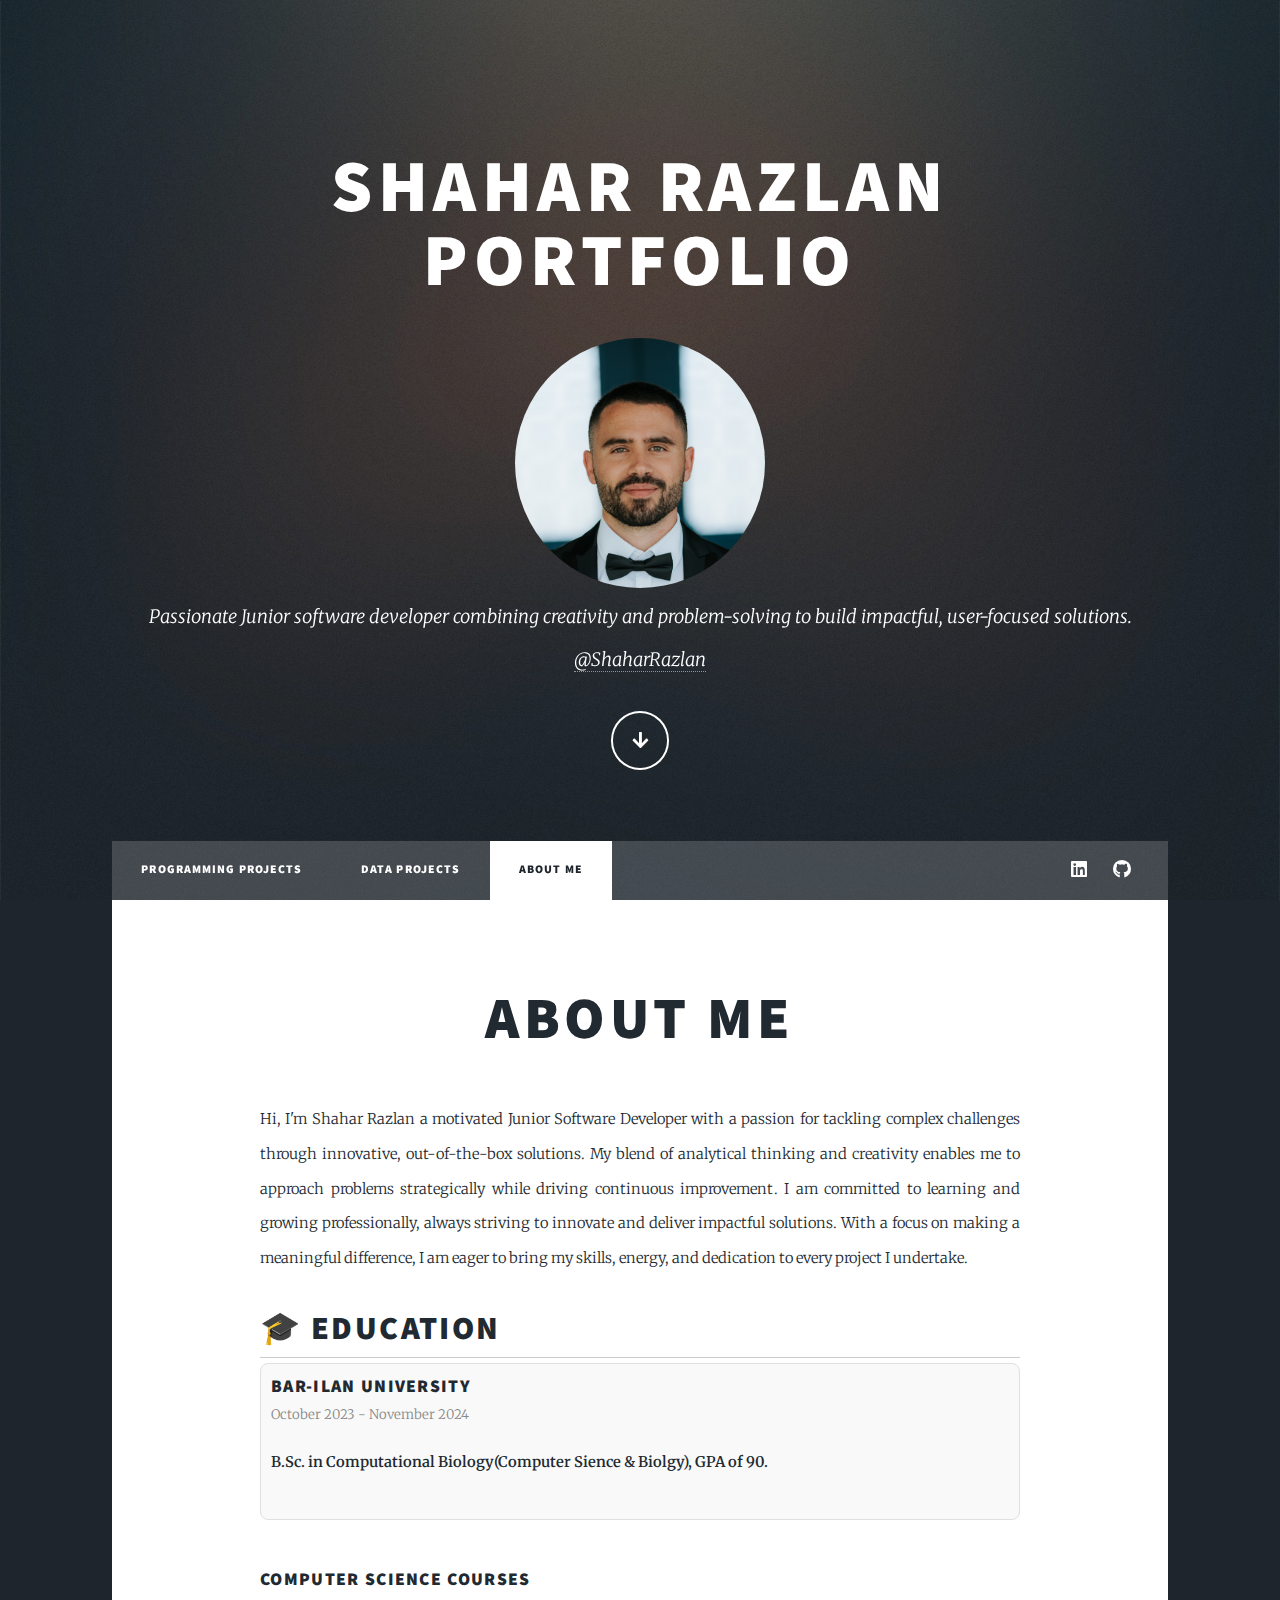
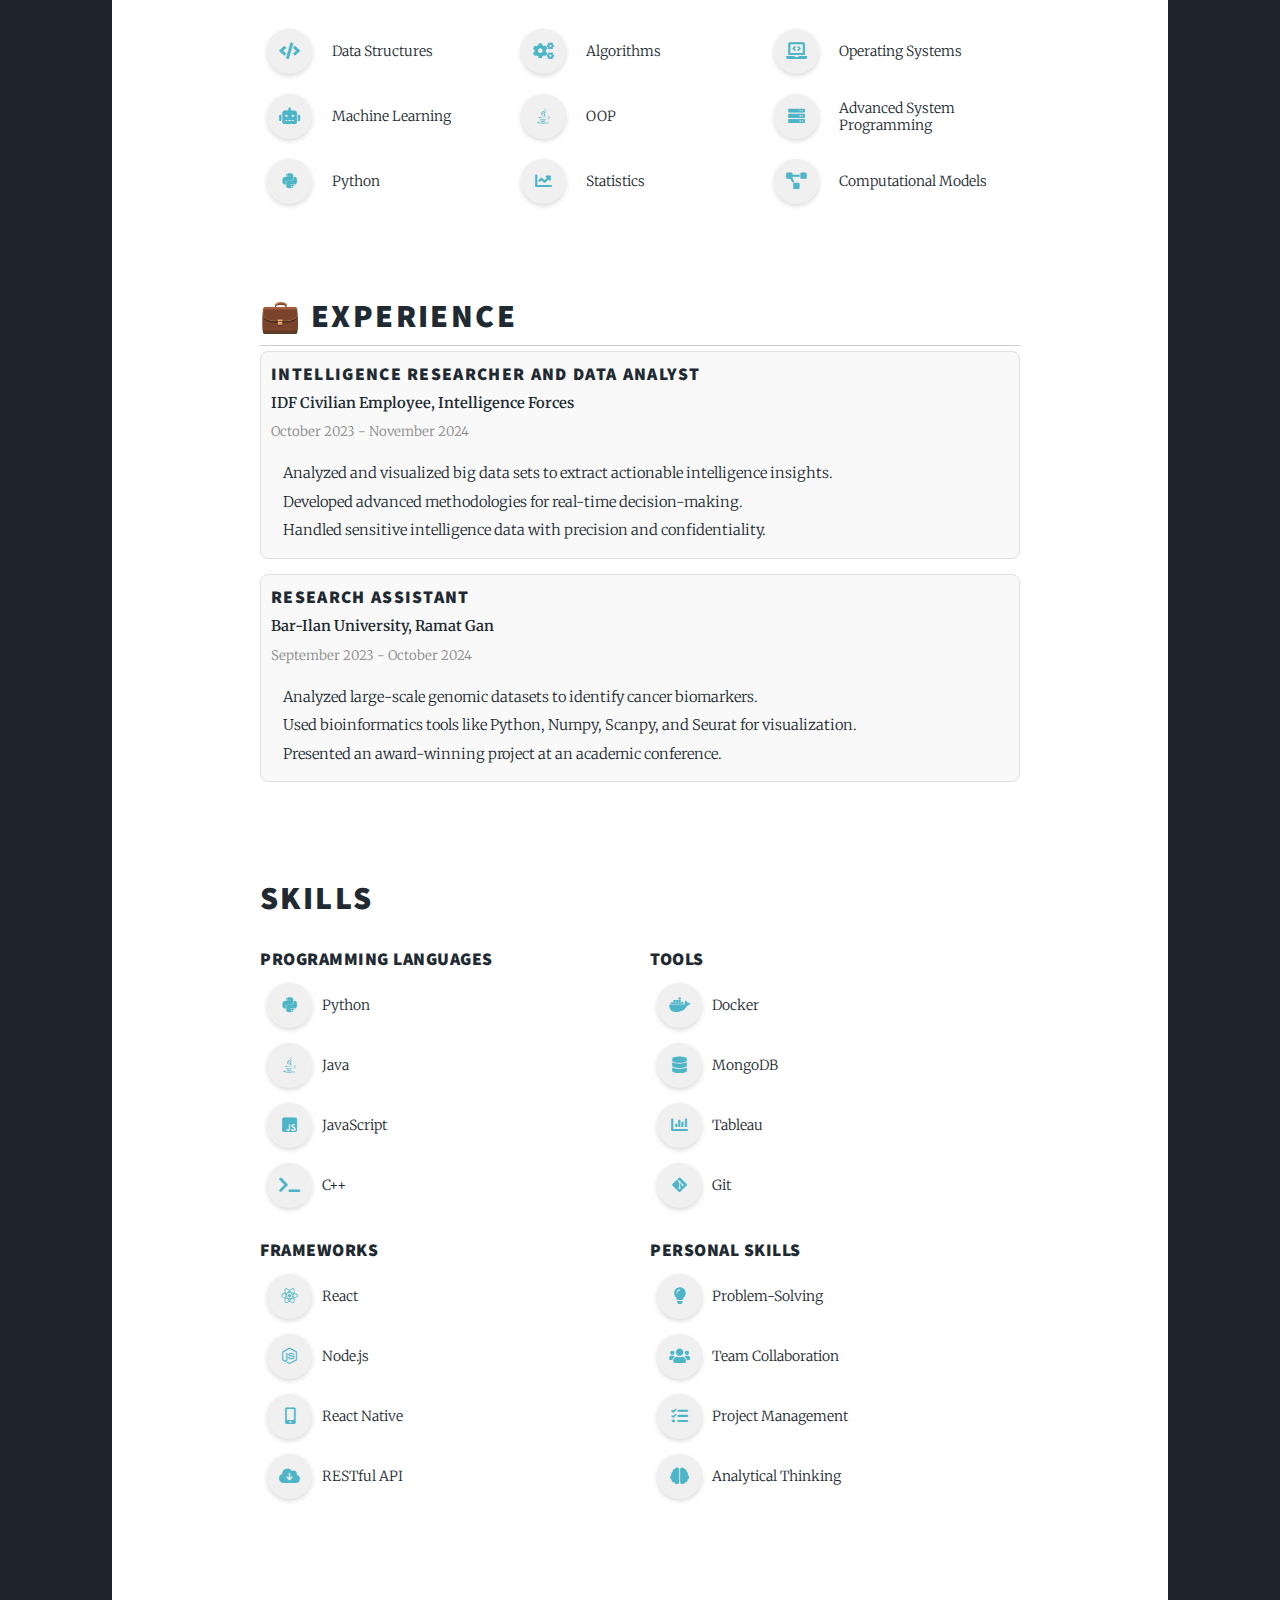
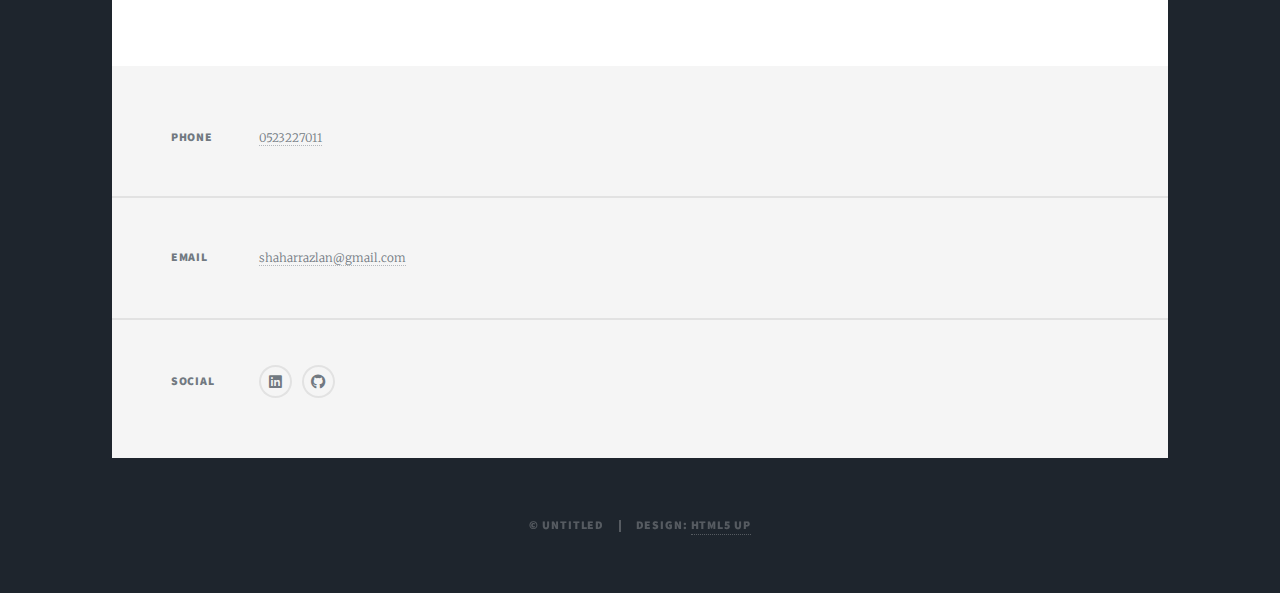
==== about.html @ 09e1c8bd "First Commit" ====
<!DOCTYPE HTML>
<html>
	<head>
		<title>Shahar Razlan Portfolio</title>
		<meta charset="utf-8" />
		<meta name="viewport" content="width=device-width, initial-scale=1, user-scalable=no" />
            <!-- Font Awesome for Icons -->
        <link href="https://cdnjs.cloudflare.com/ajax/libs/font-awesome/6.0.0-beta3/css/all.min.css" rel="stylesheet">
		<link rel="stylesheet" href="assets/css/main.css" />
		<noscript><link rel="stylesheet" href="assets/css/noscript.css" /></noscript>
	</head>
	<body class="is-preload">

		<!-- Wrapper -->
			<div id="wrapper" class="fade-in">

				<!-- Intro -->
					<div id="intro">
						<h1>Shahar Razlan<br />
						Portfolio</h1>
						<img src="images/profile.jpg" alt="Profile Image" class="profile-image">
						<p>Passionate Junior software developer combining creativity and problem-solving to build impactful, user-focused solutions.<br />
						<a href="https://www.linkedin.com/in/shahar-razlan/">@ShaharRazlan</a></p>
						<ul class="actions">
							<li><a href="#header" class="button icon solid solo fa-arrow-down scrolly">Continue</a></li>
						</ul>
					</div>

				<!-- Nav -->
					<nav id="nav">
						<ul class="links">
							<li><a href="index.html">Programming Projects</a></li> 
							<li><a href="data.html">Data Projects</a></li>
							<li class="active"><a href="about.html">About Me</a></li> <!-- New Tab -->
						</ul>
						<ul class="icons">
							<li><a href="https://www.linkedin.com/in/shahar-razlan/" class="icon brands alt fa-linkedin"><span class="label">linkedin</span></a></li>
							<li><a href="https://github.com/shaharrazlan/ProtfolioProjects/tree/main" class="icon brands alt fa-github"><span class="label">GitHub</span></a></li>
						</ul>
					</nav>

				<!-- Main -->
					<div id="main">

						<!-- Featured Post -->
							<article class="post featured">
								<header class="major">
									<h2>About Me</h2>
                                <!-- Content Wrapper -->
                                <div class="content-wrapper">
                                    <!-- About Me Section -->
                                    <section class="about-me">
                                        <p>Hi, I'm Shahar Razlan a motivated Junior Software Developer with a passion for tackling complex challenges through innovative, out-of-the-box solutions. My blend of analytical thinking and creativity enables me to approach problems strategically while driving continuous improvement. I am committed to learning and growing professionally, always striving to innovate and deliver impactful solutions. With a focus on making a meaningful difference, I am eager to bring my skills, energy, and dedication to every project I undertake.</p>

                                    </section>

                                    <!-- Education Section -->
                                    <section class="education">
                                        <h3 class="section-title">🎓 Education</h3>
                                        <div class="education-item">
                                            <h3>Bar-Ilan University</h3>
                                            <p class="duration">October 2023 - November 2024</p>
                                            <p><strong>B.Sc. in Computational Biology(Computer Sience & Biolgy), GPA of 90.</strong></p>

                                        </div>
                                    </section>

                                    <!-- Computer Science Courses Section -->
                                    <section class="courses">
                                        <h2>Computer Science Courses</h2>
                                        <div class="courses-container">
                                            <ul>
                                                <li>
                                                    <div class="icon-container"><i class="fas fa-code"></i></div>
                                                    Data Structures
                                                </li>
                                                <li>
                                                    <div class="icon-container"><i class="fas fa-cogs"></i></div>
                                                    Algorithms
                                                </li>
                                                <li>
                                                    <div class="icon-container"><i class="fas fa-laptop-code"></i></div>
                                                    Operating Systems
                                                </li>
                                                <li>
                                                    <div class="icon-container"><i class="fas fa-robot"></i></div>
                                                    Machine Learning
                                                </li>
                                                <li>
                                                    <div class="icon-container"><i class="fab fa-java"></i></div>
                                                    OOP
                                                </li>
                                                <li>
                                                    <div class="icon-container"><i class="fas fa-server"></i></div>
                                                    <span class="course-name">
                                                        Advanced System <br />
                                                        <span class="last-word">Programming</span>
                                                    </span>
                                                </li>
                                                
                                                <li>
                                                    <div class="icon-container"><i class="fab fa-python"></i></div>
                                                    Python
                                                </li>
                                                <li>
                                                    <div class="icon-container"><i class="fas fa-chart-line"></i></div>
                                                    Statistics
                                                </li>
                                                <li>
                                                    <div class="icon-container"><i class="fas fa-project-diagram"></i></div>
                                                    Computational Models
                                                </li>
                                            </ul>
                                        </div>
                                    </section>

                                    <!-- Experience Section -->
                                    <section class="experience">
                                        <h3 class="section-title">💼 Experience</h3>
                                        
                                        <!-- Experience Item -->
                                        <div class="experience-item">
                                            <h3>Intelligence Researcher and Data Analyst</h3>
                                            <p class="company"><strong>IDF Civilian Employee, Intelligence Forces</strong></p>
                                            <p class="duration">October 2023 - November 2024</p>
                                            <ul class="responsibilities">
                                                <li>Analyzed and visualized big data sets to extract actionable intelligence insights.</li>
                                                <li>Developed advanced methodologies for real-time decision-making.</li>
                                                <li>Handled sensitive intelligence data with precision and confidentiality.</li>
                                            </ul>
                                        </div>

                                        <!-- Experience Item -->
                                        <div class="experience-item">
                                            <h3>Research Assistant</h3>
                                            <p class="company"><strong>Bar-Ilan University, Ramat Gan</strong></p>
                                            <p class="duration">September 2023 - October 2024</p>
                                            <ul class="responsibilities">
                                                <li>Analyzed large-scale genomic datasets to identify cancer biomarkers.</li>
                                                <li>Used bioinformatics tools like Python, Numpy, Scanpy, and Seurat for visualization.</li>
                                                <li>Presented an award-winning project at an academic conference.</li>
                                            </ul>
                                        </div>
                                    </section>


                                    <!-- Additional Skills Section -->
                                    <section class="skills">
                                        <h2>Skills</h2>
                                        <div class="skills-container">
                                            <!-- Left Column -->
                                            <div class="skills-column">
                                                <!-- Programming Languages -->
                                                <div class="skills-category">
                                                    <h3>Programming Languages</h3>
                                                    <ul>
                                                        <li>
                                                            <span class="icon-container"><i class="fab fa-python"></i></span> Python
                                                        </li>
                                                        <li>
                                                            <span class="icon-container"><i class="fab fa-java"></i></span> Java
                                                        </li>
                                                        <li>
                                                            <span class="icon-container"><i class="fab fa-js-square"></i></span> JavaScript
                                                        </li>
                                                        <li>
                                                            <span class="icon-container"><i class="fas fa-terminal"></i></span> C++
                                                        </li>
                                                    </ul>
                                                </div>
                                                <!-- Frameworks -->
                                                <div class="skills-category">
                                                    <h3>Frameworks</h3>
                                                    <ul>
                                                        <li>
                                                            <span class="icon-container"><i class="fab fa-react"></i></span> React
                                                        </li>
                                                        <li>
                                                            <span class="icon-container"><i class="fab fa-node-js"></i></span> Node.js
                                                        </li>
                                                        <li>
                                                            <span class="icon-container"><i class="fas fa-mobile-alt"></i></span> React Native
                                                        </li>
                                                        <li>
                                                            <span class="icon-container"><i class="fa-solid fa-cloud-arrow-down"></i></span> RESTful API
                                                        </li>
                                                    </ul>
                                                </div>
                                            </div>

                                            <!-- Right Column -->
                                            <div class="skills-column">
                                                <!-- Tools -->
                                                <div class="skills-category">
                                                    <h3>Tools</h3>
                                                    <ul>
                                                        <li>
                                                            <span class="icon-container"><i class="fab fa-docker"></i></span> Docker
                                                        </li>
                                                        <li>
                                                            <span class="icon-container"><i class="fas fa-database"></i></span> MongoDB
                                                        </li>
                                                        <li>
                                                            <span class="icon-container"><i class="fas fa-chart-bar"></i></span> Tableau
                                                        </li>
                                                        <li>
                                                            <span class="icon-container"><i class="fab fa-git-alt"></i></span> Git
                                                        </li>
                                                    </ul>
                                                </div>
                                                <!-- Personal Skills -->
                                                <div class="skills-category">
                                                    <h3>Personal Skills</h3>
                                                    <ul>
                                                        <li>
                                                            <span class="icon-container"><i class="fas fa-lightbulb"></i></span> Problem-Solving
                                                        </li>
                                                        <li>
                                                            <span class="icon-container"><i class="fas fa-users"></i></span> Team Collaboration
                                                        </li>
                                                        <li>
                                                            <span class="icon-container"><i class="fas fa-tasks"></i></span> Project Management
                                                        </li>
                                                        <li>
                                                            <span class="icon-container"><i class="fas fa-brain"></i></span> Analytical Thinking
                                                        </li>
                                                    </ul>
                                                </div>
                                            </div>
                                        </div>
                                    </section>

                                    
                                    
                                    
                                </div>
                            </article>


				
                            </div>
							<footer id="footer">
						<section class="split contact">
							<section>
								<h3>Phone</h3>
								<p><a href="#">0523227011</a></p>
							</section>
							<section>
								<h3>Email</h3>
								<p><a href="#">shaharrazlan@gmail.com</a></p>
							</section>
							<section>
								<h3>Social</h3>
								<ul class="icons alt">
									<li><a href="https://www.linkedin.com/in/shahar-razlan/" class="icon brands alt fa-linkedin"><span class="label">linkedin</span></a></li>
									<li><a href="https://github.com/shaharrazlan/ProtfolioProjects/tree/main" class="icon brands alt fa-github"><span class="label">GitHub</span></a></li>
								</ul>
							</section>
						</section>
					</footer>

				<!-- Copyright -->
					<div id="copyright">
						<ul><li>&copy; Untitled</li><li>Design: <a href="https://html5up.net">HTML5 UP</a></li></ul>
					</div>

			</div>

		<!-- Scripts -->
			<script src="assets/js/jquery.min.js"></script>
			<script src="assets/js/jquery.scrollex.min.js"></script>
			<script src="assets/js/jquery.scrolly.min.js"></script>
			<script src="assets/js/browser.min.js"></script>
			<script src="assets/js/breakpoints.min.js"></script>
			<script src="assets/js/util.js"></script>
			<script src="assets/js/main.js"></script>

	</body>
</html>
---- assets/css/main.css ----
@import url(fontawesome-all.min.css);
@import url("https://fonts.googleapis.com/css?family=Merriweather:300,700,300italic,700italic|Source+Sans+Pro:900");

/*
	Massively by HTML5 UP
	html5up.net | @ajlkn
	Free for personal and commercial use under the CCA 3.0 license (html5up.net/license)
*/

html, body, div, span, applet, object,
iframe, h1, h2, h3, h4, h5, h6, p, blockquote,
pre, a, abbr, acronym, address, big, cite,
code, del, dfn, em, img, ins, kbd, q, s, samp,
small, strike, strong, sub, sup, tt, var, b,
u, i, center, dl, dt, dd, ol, ul, li, fieldset,
form, label, legend, table, caption, tbody,
tfoot, thead, tr, th, td, article, aside,
canvas, details, embed, figure, figcaption,
footer, header, hgroup, menu, nav, output, ruby,
section, summary, time, mark, audio, video {
	margin: 0;
	padding: 0;
	border: 0;
	font-size: 100%;
	font: inherit;
	vertical-align: baseline;}

article, aside, details, figcaption, figure,
footer, header, hgroup, menu, nav, section {
	display: block;}

body {
	line-height: 1;
}

ol, ul {
	list-style: none;
}

blockquote, q {
	quotes: none;
}

	blockquote:before, blockquote:after, q:before, q:after {
		content: '';
		content: none;
	}

table {
	border-collapse: collapse;
	border-spacing: 0;
}

body {
	-webkit-text-size-adjust: none;
}

mark {
	background-color: transparent;
	color: inherit;
}

input::-moz-focus-inner {
	border: 0;
	padding: 0;
}

input, select, textarea {
	-moz-appearance: none;
	-webkit-appearance: none;
	-ms-appearance: none;
	appearance: none;
}

/* Basic */

	@-ms-viewport {
		width: device-width;
	}

	body {
		-ms-overflow-style: scrollbar;
	}

	@media screen and (max-width: 480px) {

		html, body {
			min-width: 320px;
		}

	}

	html {
		box-sizing: border-box;
	}

	*, *:before, *:after {
		box-sizing: inherit;
	}

	body {
		background-color: #1e252d;
	}

		body.is-preload *, body.is-preload *:before, body.is-preload *:after {
			-moz-animation: none !important;
			-webkit-animation: none !important;
			-ms-animation: none !important;
			animation: none !important;
			-moz-transition: none !important;
			-webkit-transition: none !important;
			-ms-transition: none !important;
			transition: none !important;
		}

/* Type */

	html {
		font-size: 16pt;
	}

		@media screen and (max-width: 1680px) {

			html {
				font-size: 12pt;
			}

		}

		@media screen and (max-width: 1280px) {

			html {
				font-size: 11pt;
			}

		}

		@media screen and (max-width: 360px) {

			html {
				font-size: 10pt;
			}

		}

	body {
		color: #212931;
	}

	body, input, select, textarea {
		font-family: "Merriweather", Georgia, serif;
		font-weight: 300;
		font-size: 1rem;
		line-height: 2.375;
	}

	a {
		-moz-transition: color 0.2s ease-in-out, background-color 0.2s ease-in-out, border-color 0.2s ease-in-out, box-shadow 0.2s ease-in-out;
		-webkit-transition: color 0.2s ease-in-out, background-color 0.2s ease-in-out, border-color 0.2s ease-in-out, box-shadow 0.2s ease-in-out;
		-ms-transition: color 0.2s ease-in-out, background-color 0.2s ease-in-out, border-color 0.2s ease-in-out, box-shadow 0.2s ease-in-out;
		transition: color 0.2s ease-in-out, background-color 0.2s ease-in-out, border-color 0.2s ease-in-out, box-shadow 0.2s ease-in-out;
		border-bottom: dotted 1px;
		text-decoration: none;
	}

		a:hover {
			border-bottom-color: transparent;
		}

	strong, b {
		font-weight: 600;
	}

	em, i {
		font-style: italic;
	}

	p {
		text-align: justify;
		margin: 0 0 2rem 0;
	}

	h1, h2, h3, h4, h5, h6 {
		font-family: "Source Sans Pro", Helvetica, sans-serif;
		font-weight: 900;
		line-height: 1.5;
		letter-spacing: 0.075em;
		text-transform: uppercase;
		margin: 0 0 1rem 0;
	}

		h1 a, h2 a, h3 a, h4 a, h5 a, h6 a {
			border-bottom: 0;
			color: inherit;
			text-decoration: none;
		}

	h1 {
		font-size: 4rem;
		line-height: 1.1;
		margin: 0 0 2rem 0;
	}

	h2 {
		font-size: 1.75rem;
		line-height: 1.3;
		margin: 0 0 1.5rem 0;
	}

	h3 {
		font-size: 1.25rem;
		margin: 0 0 1.5rem 0;
	}

	h4 {
		font-size: 1rem;
	}

	h5 {
		font-size: 0.9rem;
	}

	h6 {
		font-size: 0.8rem;
	}

	sub {
		font-size: 0.8rem;
		position: relative;
		top: 0.5rem;
	}

	sup {
		font-size: 0.8rem;
		position: relative;
		top: -0.5rem;
	}

	blockquote {
		border-left: solid 4px;
		font-style: italic;
		margin: 0 0 2rem 0;
		padding: 0.5rem 0 0.5rem 2rem;
	}

	code {
		border: solid 2px;
		font-family: "Courier New", monospace;
		font-size: 0.9rem;
		margin: 0 0.25rem;
		padding: 0.25rem 0.65rem;
	}

	pre {
		-webkit-overflow-scrolling: touch;
		font-family: "Courier New", monospace;
		font-size: 0.9rem;
		margin: 0 0 2rem 0;
	}

		pre code {
			display: block;
			line-height: 1.75;
			padding: 1rem 1.5rem;
			overflow-x: auto;
		}

	hr {
		border: 0;
		border-bottom: solid 2px;
		margin: 3rem 0;
	}

		hr.major {
			margin: 5rem 0;
		}

	.align-left {
		text-align: left;
	}

	.align-center {
		text-align: center;
	}

	.align-right {
		text-align: right;
	}

	input, select, textarea {
		color: #212931;
	}

	a {
		color: #212931;
		border-bottom-color: rgba(33, 41, 49, 0.5);
	}

		a:hover {
			border-bottom-color: transparent;
			color: #18bfef !important;
		}

	strong, b {
		color: #212931;
	}

	h1, h2, h3, h4, h5, h6 {
		color: #212931;
	}

	blockquote {
		border-left-color: #eeeeee;
	}

	code {
		background: rgba(220, 220, 220, 0.25);
		border-color: #eeeeee;
	}

	hr {
		border-bottom-color: #eeeeee;
	}

/* Row */

	.row {
		display: flex;
		flex-wrap: wrap;
		box-sizing: border-box;
		align-items: stretch;
	}

		.row > * {
			box-sizing: border-box;
		}

		.row.gtr-uniform > * > :last-child {
			margin-bottom: 0;
		}

		.row.aln-left {
			justify-content: flex-start;
		}

		.row.aln-center {
			justify-content: center;
		}

		.row.aln-right {
			justify-content: flex-end;
		}

		.row.aln-top {
			align-items: flex-start;
		}

		.row.aln-middle {
			align-items: center;
		}

		.row.aln-bottom {
			align-items: flex-end;
		}

		.row > .imp {
			order: -1;
		}

		.row > .col-1 {
			width: 8.33333%;
		}

		.row > .off-1 {
			margin-left: 8.33333%;
		}

		.row > .col-2 {
			width: 16.66667%;
		}

		.row > .off-2 {
			margin-left: 16.66667%;
		}

		.row > .col-3 {
			width: 25%;
		}

		.row > .off-3 {
			margin-left: 25%;
		}

		.row > .col-4 {
			width: 33.33333%;
		}

		.row > .off-4 {
			margin-left: 33.33333%;
		}

		.row > .col-5 {
			width: 41.66667%;
		}

		.row > .off-5 {
			margin-left: 41.66667%;
		}

		.row > .col-6 {
			width: 50%;
		}

		.row > .off-6 {
			margin-left: 50%;
		}

		.row > .col-7 {
			width: 58.33333%;
		}

		.row > .off-7 {
			margin-left: 58.33333%;
		}

		.row > .col-8 {
			width: 66.66667%;
		}

		.row > .off-8 {
			margin-left: 66.66667%;
		}

		.row > .col-9 {
			width: 75%;
		}

		.row > .off-9 {
			margin-left: 75%;
		}

		.row > .col-10 {
			width: 83.33333%;
		}

		.row > .off-10 {
			margin-left: 83.33333%;
		}

		.row > .col-11 {
			width: 91.66667%;
		}

		.row > .off-11 {
			margin-left: 91.66667%;
		}

		.row > .col-12 {
			width: 100%;
		}

		.row > .off-12 {
			margin-left: 100%;
		}

		.row.gtr-0 {
			margin-top: 0;
			margin-left: 0rem;
		}

			.row.gtr-0 > * {
				padding: 0 0 0 0rem;
			}

			.row.gtr-0.gtr-uniform {
				margin-top: 0rem;
			}

				.row.gtr-0.gtr-uniform > * {
					padding-top: 0rem;
				}

		.row.gtr-25 {
			margin-top: 0;
			margin-left: -0.375rem;
		}

			.row.gtr-25 > * {
				padding: 0 0 0 0.375rem;
			}

			.row.gtr-25.gtr-uniform {
				margin-top: -0.375rem;
			}

				.row.gtr-25.gtr-uniform > * {
					padding-top: 0.375rem;
				}

		.row.gtr-50 {
			margin-top: 0;
			margin-left: -0.75rem;
		}

			.row.gtr-50 > * {
				padding: 0 0 0 0.75rem;
			}

			.row.gtr-50.gtr-uniform {
				margin-top: -0.75rem;
			}

				.row.gtr-50.gtr-uniform > * {
					padding-top: 0.75rem;
				}

		.row {
			margin-top: 0;
			margin-left: -1.5rem;
		}

			.row > * {
				padding: 0 0 0 1.5rem;
			}

			.row.gtr-uniform {
				margin-top: -1.5rem;
			}

				.row.gtr-uniform > * {
					padding-top: 1.5rem;
				}

		.row.gtr-150 {
			margin-top: 0;
			margin-left: -2.25rem;
		}

			.row.gtr-150 > * {
				padding: 0 0 0 2.25rem;
			}

			.row.gtr-150.gtr-uniform {
				margin-top: -2.25rem;
			}

				.row.gtr-150.gtr-uniform > * {
					padding-top: 2.25rem;
				}

		.row.gtr-200 {
			margin-top: 0;
			margin-left: -3rem;
		}

			.row.gtr-200 > * {
				padding: 0 0 0 3rem;
			}

			.row.gtr-200.gtr-uniform {
				margin-top: -3rem;
			}

				.row.gtr-200.gtr-uniform > * {
					padding-top: 3rem;
				}

		@media screen and (max-width: 1680px) {

			.row {
				display: flex;
				flex-wrap: wrap;
				box-sizing: border-box;
				align-items: stretch;
			}

				.row > * {
					box-sizing: border-box;
				}

				.row.gtr-uniform > * > :last-child {
					margin-bottom: 0;
				}

				.row.aln-left {
					justify-content: flex-start;
				}

				.row.aln-center {
					justify-content: center;
				}

				.row.aln-right {
					justify-content: flex-end;
				}

				.row.aln-top {
					align-items: flex-start;
				}

				.row.aln-middle {
					align-items: center;
				}

				.row.aln-bottom {
					align-items: flex-end;
				}

				.row > .imp-xlarge {
					order: -1;
				}

				.row > .col-1-xlarge {
					width: 8.33333%;
				}

				.row > .off-1-xlarge {
					margin-left: 8.33333%;
				}

				.row > .col-2-xlarge {
					width: 16.66667%;
				}

				.row > .off-2-xlarge {
					margin-left: 16.66667%;
				}

				.row > .col-3-xlarge {
					width: 25%;
				}

				.row > .off-3-xlarge {
					margin-left: 25%;
				}

				.row > .col-4-xlarge {
					width: 33.33333%;
				}

				.row > .off-4-xlarge {
					margin-left: 33.33333%;
				}

				.row > .col-5-xlarge {
					width: 41.66667%;
				}

				.row > .off-5-xlarge {
					margin-left: 41.66667%;
				}

				.row > .col-6-xlarge {
					width: 50%;
				}

				.row > .off-6-xlarge {
					margin-left: 50%;
				}

				.row > .col-7-xlarge {
					width: 58.33333%;
				}

				.row > .off-7-xlarge {
					margin-left: 58.33333%;
				}

				.row > .col-8-xlarge {
					width: 66.66667%;
				}

				.row > .off-8-xlarge {
					margin-left: 66.66667%;
				}

				.row > .col-9-xlarge {
					width: 75%;
				}

				.row > .off-9-xlarge {
					margin-left: 75%;
				}

				.row > .col-10-xlarge {
					width: 83.33333%;
				}

				.row > .off-10-xlarge {
					margin-left: 83.33333%;
				}

				.row > .col-11-xlarge {
					width: 91.66667%;
				}

				.row > .off-11-xlarge {
					margin-left: 91.66667%;
				}

				.row > .col-12-xlarge {
					width: 100%;
				}

				.row > .off-12-xlarge {
					margin-left: 100%;
				}

				.row.gtr-0 {
					margin-top: 0;
					margin-left: 0rem;
				}

					.row.gtr-0 > * {
						padding: 0 0 0 0rem;
					}

					.row.gtr-0.gtr-uniform {
						margin-top: 0rem;
					}

						.row.gtr-0.gtr-uniform > * {
							padding-top: 0rem;
						}

				.row.gtr-25 {
					margin-top: 0;
					margin-left: -0.375rem;
				}

					.row.gtr-25 > * {
						padding: 0 0 0 0.375rem;
					}

					.row.gtr-25.gtr-uniform {
						margin-top: -0.375rem;
					}

						.row.gtr-25.gtr-uniform > * {
							padding-top: 0.375rem;
						}

				.row.gtr-50 {
					margin-top: 0;
					margin-left: -0.75rem;
				}

					.row.gtr-50 > * {
						padding: 0 0 0 0.75rem;
					}

					.row.gtr-50.gtr-uniform {
						margin-top: -0.75rem;
					}

						.row.gtr-50.gtr-uniform > * {
							padding-top: 0.75rem;
						}

				.row {
					margin-top: 0;
					margin-left: -1.5rem;
				}

					.row > * {
						padding: 0 0 0 1.5rem;
					}

					.row.gtr-uniform {
						margin-top: -1.5rem;
					}

						.row.gtr-uniform > * {
							padding-top: 1.5rem;
						}

				.row.gtr-150 {
					margin-top: 0;
					margin-left: -2.25rem;
				}

					.row.gtr-150 > * {
						padding: 0 0 0 2.25rem;
					}

					.row.gtr-150.gtr-uniform {
						margin-top: -2.25rem;
					}

						.row.gtr-150.gtr-uniform > * {
							padding-top: 2.25rem;
						}

				.row.gtr-200 {
					margin-top: 0;
					margin-left: -3rem;
				}

					.row.gtr-200 > * {
						padding: 0 0 0 3rem;
					}

					.row.gtr-200.gtr-uniform {
						margin-top: -3rem;
					}

						.row.gtr-200.gtr-uniform > * {
							padding-top: 3rem;
						}

		}

		@media screen and (max-width: 1280px) {

			.row {
				display: flex;
				flex-wrap: wrap;
				box-sizing: border-box;
				align-items: stretch;
			}

				.row > * {
					box-sizing: border-box;
				}

				.row.gtr-uniform > * > :last-child {
					margin-bottom: 0;
				}

				.row.aln-left {
					justify-content: flex-start;
				}

				.row.aln-center {
					justify-content: center;
				}

				.row.aln-right {
					justify-content: flex-end;
				}

				.row.aln-top {
					align-items: flex-start;
				}

				.row.aln-middle {
					align-items: center;
				}

				.row.aln-bottom {
					align-items: flex-end;
				}

				.row > .imp-large {
					order: -1;
				}

				.row > .col-1-large {
					width: 8.33333%;
				}

				.row > .off-1-large {
					margin-left: 8.33333%;
				}

				.row > .col-2-large {
					width: 16.66667%;
				}

				.row > .off-2-large {
					margin-left: 16.66667%;
				}

				.row > .col-3-large {
					width: 25%;
				}

				.row > .off-3-large {
					margin-left: 25%;
				}

				.row > .col-4-large {
					width: 33.33333%;
				}

				.row > .off-4-large {
					margin-left: 33.33333%;
				}

				.row > .col-5-large {
					width: 41.66667%;
				}

				.row > .off-5-large {
					margin-left: 41.66667%;
				}

				.row > .col-6-large {
					width: 50%;
				}

				.row > .off-6-large {
					margin-left: 50%;
				}

				.row > .col-7-large {
					width: 58.33333%;
				}

				.row > .off-7-large {
					margin-left: 58.33333%;
				}

				.row > .col-8-large {
					width: 66.66667%;
				}

				.row > .off-8-large {
					margin-left: 66.66667%;
				}

				.row > .col-9-large {
					width: 75%;
				}

				.row > .off-9-large {
					margin-left: 75%;
				}

				.row > .col-10-large {
					width: 83.33333%;
				}

				.row > .off-10-large {
					margin-left: 83.33333%;
				}

				.row > .col-11-large {
					width: 91.66667%;
				}

				.row > .off-11-large {
					margin-left: 91.66667%;
				}

				.row > .col-12-large {
					width: 100%;
				}

				.row > .off-12-large {
					margin-left: 100%;
				}

				.row.gtr-0 {
					margin-top: 0;
					margin-left: 0rem;
				}

					.row.gtr-0 > * {
						padding: 0 0 0 0rem;
					}

					.row.gtr-0.gtr-uniform {
						margin-top: 0rem;
					}

						.row.gtr-0.gtr-uniform > * {
							padding-top: 0rem;
						}

				.row.gtr-25 {
					margin-top: 0;
					margin-left: -0.375rem;
				}

					.row.gtr-25 > * {
						padding: 0 0 0 0.375rem;
					}

					.row.gtr-25.gtr-uniform {
						margin-top: -0.375rem;
					}

						.row.gtr-25.gtr-uniform > * {
							padding-top: 0.375rem;
						}

				.row.gtr-50 {
					margin-top: 0;
					margin-left: -0.75rem;
				}

					.row.gtr-50 > * {
						padding: 0 0 0 0.75rem;
					}

					.row.gtr-50.gtr-uniform {
						margin-top: -0.75rem;
					}

						.row.gtr-50.gtr-uniform > * {
							padding-top: 0.75rem;
						}

				.row {
					margin-top: 0;
					margin-left: -1.5rem;
				}

					.row > * {
						padding: 0 0 0 1.5rem;
					}

					.row.gtr-uniform {
						margin-top: -1.5rem;
					}

						.row.gtr-uniform > * {
							padding-top: 1.5rem;
						}

				.row.gtr-150 {
					margin-top: 0;
					margin-left: -2.25rem;
				}

					.row.gtr-150 > * {
						padding: 0 0 0 2.25rem;
					}

					.row.gtr-150.gtr-uniform {
						margin-top: -2.25rem;
					}

						.row.gtr-150.gtr-uniform > * {
							padding-top: 2.25rem;
						}

				.row.gtr-200 {
					margin-top: 0;
					margin-left: -3rem;
				}

					.row.gtr-200 > * {
						padding: 0 0 0 3rem;
					}

					.row.gtr-200.gtr-uniform {
						margin-top: -3rem;
					}

						.row.gtr-200.gtr-uniform > * {
							padding-top: 3rem;
						}

		}

		@media screen and (max-width: 980px) {

			.row {
				display: flex;
				flex-wrap: wrap;
				box-sizing: border-box;
				align-items: stretch;
			}

				.row > * {
					box-sizing: border-box;
				}

				.row.gtr-uniform > * > :last-child {
					margin-bottom: 0;
				}

				.row.aln-left {
					justify-content: flex-start;
				}

				.row.aln-center {
					justify-content: center;
				}

				.row.aln-right {
					justify-content: flex-end;
				}

				.row.aln-top {
					align-items: flex-start;
				}

				.row.aln-middle {
					align-items: center;
				}

				.row.aln-bottom {
					align-items: flex-end;
				}

				.row > .imp-medium {
					order: -1;
				}

				.row > .col-1-medium {
					width: 8.33333%;
				}

				.row > .off-1-medium {
					margin-left: 8.33333%;
				}

				.row > .col-2-medium {
					width: 16.66667%;
				}

				.row > .off-2-medium {
					margin-left: 16.66667%;
				}

				.row > .col-3-medium {
					width: 25%;
				}

				.row > .off-3-medium {
					margin-left: 25%;
				}

				.row > .col-4-medium {
					width: 33.33333%;
				}

				.row > .off-4-medium {
					margin-left: 33.33333%;
				}

				.row > .col-5-medium {
					width: 41.66667%;
				}

				.row > .off-5-medium {
					margin-left: 41.66667%;
				}

				.row > .col-6-medium {
					width: 50%;
				}

				.row > .off-6-medium {
					margin-left: 50%;
				}

				.row > .col-7-medium {
					width: 58.33333%;
				}

				.row > .off-7-medium {
					margin-left: 58.33333%;
				}

				.row > .col-8-medium {
					width: 66.66667%;
				}

				.row > .off-8-medium {
					margin-left: 66.66667%;
				}

				.row > .col-9-medium {
					width: 75%;
				}

				.row > .off-9-medium {
					margin-left: 75%;
				}

				.row > .col-10-medium {
					width: 83.33333%;
				}

				.row > .off-10-medium {
					margin-left: 83.33333%;
				}

				.row > .col-11-medium {
					width: 91.66667%;
				}

				.row > .off-11-medium {
					margin-left: 91.66667%;
				}

				.row > .col-12-medium {
					width: 100%;
				}

				.row > .off-12-medium {
					margin-left: 100%;
				}

				.row.gtr-0 {
					margin-top: 0;
					margin-left: 0rem;
				}

					.row.gtr-0 > * {
						padding: 0 0 0 0rem;
					}

					.row.gtr-0.gtr-uniform {
						margin-top: 0rem;
					}

						.row.gtr-0.gtr-uniform > * {
							padding-top: 0rem;
						}

				.row.gtr-25 {
					margin-top: 0;
					margin-left: -0.375rem;
				}

					.row.gtr-25 > * {
						padding: 0 0 0 0.375rem;
					}

					.row.gtr-25.gtr-uniform {
						margin-top: -0.375rem;
					}

						.row.gtr-25.gtr-uniform > * {
							padding-top: 0.375rem;
						}

				.row.gtr-50 {
					margin-top: 0;
					margin-left: -0.75rem;
				}

					.row.gtr-50 > * {
						padding: 0 0 0 0.75rem;
					}

					.row.gtr-50.gtr-uniform {
						margin-top: -0.75rem;
					}

						.row.gtr-50.gtr-uniform > * {
							padding-top: 0.75rem;
						}

				.row {
					margin-top: 0;
					margin-left: -1.5rem;
				}

					.row > * {
						padding: 0 0 0 1.5rem;
					}

					.row.gtr-uniform {
						margin-top: -1.5rem;
					}

						.row.gtr-uniform > * {
							padding-top: 1.5rem;
						}

				.row.gtr-150 {
					margin-top: 0;
					margin-left: -2.25rem;
				}

					.row.gtr-150 > * {
						padding: 0 0 0 2.25rem;
					}

					.row.gtr-150.gtr-uniform {
						margin-top: -2.25rem;
					}

						.row.gtr-150.gtr-uniform > * {
							padding-top: 2.25rem;
						}

				.row.gtr-200 {
					margin-top: 0;
					margin-left: -3rem;
				}

					.row.gtr-200 > * {
						padding: 0 0 0 3rem;
					}

					.row.gtr-200.gtr-uniform {
						margin-top: -3rem;
					}

						.row.gtr-200.gtr-uniform > * {
							padding-top: 3rem;
						}

		}

		@media screen and (max-width: 736px) {

			.row {
				display: flex;
				flex-wrap: wrap;
				box-sizing: border-box;
				align-items: stretch;
			}

				.row > * {
					box-sizing: border-box;
				}

				.row.gtr-uniform > * > :last-child {
					margin-bottom: 0;
				}

				.row.aln-left {
					justify-content: flex-start;
				}

				.row.aln-center {
					justify-content: center;
				}

				.row.aln-right {
					justify-content: flex-end;
				}

				.row.aln-top {
					align-items: flex-start;
				}

				.row.aln-middle {
					align-items: center;
				}

				.row.aln-bottom {
					align-items: flex-end;
				}

				.row > .imp-small {
					order: -1;
				}

				.row > .col-1-small {
					width: 8.33333%;
				}

				.row > .off-1-small {
					margin-left: 8.33333%;
				}

				.row > .col-2-small {
					width: 16.66667%;
				}

				.row > .off-2-small {
					margin-left: 16.66667%;
				}

				.row > .col-3-small {
					width: 25%;
				}

				.row > .off-3-small {
					margin-left: 25%;
				}

				.row > .col-4-small {
					width: 33.33333%;
				}

				.row > .off-4-small {
					margin-left: 33.33333%;
				}

				.row > .col-5-small {
					width: 41.66667%;
				}

				.row > .off-5-small {
					margin-left: 41.66667%;
				}

				.row > .col-6-small {
					width: 50%;
				}

				.row > .off-6-small {
					margin-left: 50%;
				}

				.row > .col-7-small {
					width: 58.33333%;
				}

				.row > .off-7-small {
					margin-left: 58.33333%;
				}

				.row > .col-8-small {
					width: 66.66667%;
				}

				.row > .off-8-small {
					margin-left: 66.66667%;
				}

				.row > .col-9-small {
					width: 75%;
				}

				.row > .off-9-small {
					margin-left: 75%;
				}

				.row > .col-10-small {
					width: 83.33333%;
				}

				.row > .off-10-small {
					margin-left: 83.33333%;
				}

				.row > .col-11-small {
					width: 91.66667%;
				}

				.row > .off-11-small {
					margin-left: 91.66667%;
				}

				.row > .col-12-small {
					width: 100%;
				}

				.row > .off-12-small {
					margin-left: 100%;
				}

				.row.gtr-0 {
					margin-top: 0;
					margin-left: 0rem;
				}

					.row.gtr-0 > * {
						padding: 0 0 0 0rem;
					}

					.row.gtr-0.gtr-uniform {
						margin-top: 0rem;
					}

						.row.gtr-0.gtr-uniform > * {
							padding-top: 0rem;
						}

				.row.gtr-25 {
					margin-top: 0;
					margin-left: -0.375rem;
				}

					.row.gtr-25 > * {
						padding: 0 0 0 0.375rem;
					}

					.row.gtr-25.gtr-uniform {
						margin-top: -0.375rem;
					}

						.row.gtr-25.gtr-uniform > * {
							padding-top: 0.375rem;
						}

				.row.gtr-50 {
					margin-top: 0;
					margin-left: -0.75rem;
				}

					.row.gtr-50 > * {
						padding: 0 0 0 0.75rem;
					}

					.row.gtr-50.gtr-uniform {
						margin-top: -0.75rem;
					}

						.row.gtr-50.gtr-uniform > * {
							padding-top: 0.75rem;
						}

				.row {
					margin-top: 0;
					margin-left: -1.5rem;
				}

					.row > * {
						padding: 0 0 0 1.5rem;
					}

					.row.gtr-uniform {
						margin-top: -1.5rem;
					}

						.row.gtr-uniform > * {
							padding-top: 1.5rem;
						}

				.row.gtr-150 {
					margin-top: 0;
					margin-left: -2.25rem;
				}

					.row.gtr-150 > * {
						padding: 0 0 0 2.25rem;
					}

					.row.gtr-150.gtr-uniform {
						margin-top: -2.25rem;
					}

						.row.gtr-150.gtr-uniform > * {
							padding-top: 2.25rem;
						}

				.row.gtr-200 {
					margin-top: 0;
					margin-left: -3rem;
				}

					.row.gtr-200 > * {
						padding: 0 0 0 3rem;
					}

					.row.gtr-200.gtr-uniform {
						margin-top: -3rem;
					}

						.row.gtr-200.gtr-uniform > * {
							padding-top: 3rem;
						}

		}

		@media screen and (max-width: 480px) {

			.row {
				display: flex;
				flex-wrap: wrap;
				box-sizing: border-box;
				align-items: stretch;
			}

				.row > * {
					box-sizing: border-box;
				}

				.row.gtr-uniform > * > :last-child {
					margin-bottom: 0;
				}

				.row.aln-left {
					justify-content: flex-start;
				}

				.row.aln-center {
					justify-content: center;
				}

				.row.aln-right {
					justify-content: flex-end;
				}

				.row.aln-top {
					align-items: flex-start;
				}

				.row.aln-middle {
					align-items: center;
				}

				.row.aln-bottom {
					align-items: flex-end;
				}

				.row > .imp-xsmall {
					order: -1;
				}

				.row > .col-1-xsmall {
					width: 8.33333%;
				}

				.row > .off-1-xsmall {
					margin-left: 8.33333%;
				}

				.row > .col-2-xsmall {
					width: 16.66667%;
				}

				.row > .off-2-xsmall {
					margin-left: 16.66667%;
				}

				.row > .col-3-xsmall {
					width: 25%;
				}

				.row > .off-3-xsmall {
					margin-left: 25%;
				}

				.row > .col-4-xsmall {
					width: 33.33333%;
				}

				.row > .off-4-xsmall {
					margin-left: 33.33333%;
				}

				.row > .col-5-xsmall {
					width: 41.66667%;
				}

				.row > .off-5-xsmall {
					margin-left: 41.66667%;
				}

				.row > .col-6-xsmall {
					width: 50%;
				}

				.row > .off-6-xsmall {
					margin-left: 50%;
				}

				.row > .col-7-xsmall {
					width: 58.33333%;
				}

				.row > .off-7-xsmall {
					margin-left: 58.33333%;
				}

				.row > .col-8-xsmall {
					width: 66.66667%;
				}

				.row > .off-8-xsmall {
					margin-left: 66.66667%;
				}

				.row > .col-9-xsmall {
					width: 75%;
				}

				.row > .off-9-xsmall {
					margin-left: 75%;
				}

				.row > .col-10-xsmall {
					width: 83.33333%;
				}

				.row > .off-10-xsmall {
					margin-left: 83.33333%;
				}

				.row > .col-11-xsmall {
					width: 91.66667%;
				}

				.row > .off-11-xsmall {
					margin-left: 91.66667%;
				}

				.row > .col-12-xsmall {
					width: 100%;
				}

				.row > .off-12-xsmall {
					margin-left: 100%;
				}

				.row.gtr-0 {
					margin-top: 0;
					margin-left: 0rem;
				}

					.row.gtr-0 > * {
						padding: 0 0 0 0rem;
					}

					.row.gtr-0.gtr-uniform {
						margin-top: 0rem;
					}

						.row.gtr-0.gtr-uniform > * {
							padding-top: 0rem;
						}

				.row.gtr-25 {
					margin-top: 0;
					margin-left: -0.375rem;
				}

					.row.gtr-25 > * {
						padding: 0 0 0 0.375rem;
					}

					.row.gtr-25.gtr-uniform {
						margin-top: -0.375rem;
					}

						.row.gtr-25.gtr-uniform > * {
							padding-top: 0.375rem;
						}

				.row.gtr-50 {
					margin-top: 0;
					margin-left: -0.75rem;
				}

					.row.gtr-50 > * {
						padding: 0 0 0 0.75rem;
					}

					.row.gtr-50.gtr-uniform {
						margin-top: -0.75rem;
					}

						.row.gtr-50.gtr-uniform > * {
							padding-top: 0.75rem;
						}

				.row {
					margin-top: 0;
					margin-left: -1.5rem;
				}

					.row > * {
						padding: 0 0 0 1.5rem;
					}

					.row.gtr-uniform {
						margin-top: -1.5rem;
					}

						.row.gtr-uniform > * {
							padding-top: 1.5rem;
						}

				.row.gtr-150 {
					margin-top: 0;
					margin-left: -2.25rem;
				}

					.row.gtr-150 > * {
						padding: 0 0 0 2.25rem;
					}

					.row.gtr-150.gtr-uniform {
						margin-top: -2.25rem;
					}

						.row.gtr-150.gtr-uniform > * {
							padding-top: 2.25rem;
						}

				.row.gtr-200 {
					margin-top: 0;
					margin-left: -3rem;
				}

					.row.gtr-200 > * {
						padding: 0 0 0 3rem;
					}

					.row.gtr-200.gtr-uniform {
						margin-top: -3rem;
					}

						.row.gtr-200.gtr-uniform > * {
							padding-top: 3rem;
						}

		}

		@media screen and (max-width: 360px) {

			.row {
				display: flex;
				flex-wrap: wrap;
				box-sizing: border-box;
				align-items: stretch;
			}

				.row > * {
					box-sizing: border-box;
				}

				.row.gtr-uniform > * > :last-child {
					margin-bottom: 0;
				}

				.row.aln-left {
					justify-content: flex-start;
				}

				.row.aln-center {
					justify-content: center;
				}

				.row.aln-right {
					justify-content: flex-end;
				}

				.row.aln-top {
					align-items: flex-start;
				}

				.row.aln-middle {
					align-items: center;
				}

				.row.aln-bottom {
					align-items: flex-end;
				}

				.row > .imp-xxsmall {
					order: -1;
				}

				.row > .col-1-xxsmall {
					width: 8.33333%;
				}

				.row > .off-1-xxsmall {
					margin-left: 8.33333%;
				}

				.row > .col-2-xxsmall {
					width: 16.66667%;
				}

				.row > .off-2-xxsmall {
					margin-left: 16.66667%;
				}

				.row > .col-3-xxsmall {
					width: 25%;
				}

				.row > .off-3-xxsmall {
					margin-left: 25%;
				}

				.row > .col-4-xxsmall {
					width: 33.33333%;
				}

				.row > .off-4-xxsmall {
					margin-left: 33.33333%;
				}

				.row > .col-5-xxsmall {
					width: 41.66667%;
				}

				.row > .off-5-xxsmall {
					margin-left: 41.66667%;
				}

				.row > .col-6-xxsmall {
					width: 50%;
				}

				.row > .off-6-xxsmall {
					margin-left: 50%;
				}

				.row > .col-7-xxsmall {
					width: 58.33333%;
				}

				.row > .off-7-xxsmall {
					margin-left: 58.33333%;
				}

				.row > .col-8-xxsmall {
					width: 66.66667%;
				}

				.row > .off-8-xxsmall {
					margin-left: 66.66667%;
				}

				.row > .col-9-xxsmall {
					width: 75%;
				}

				.row > .off-9-xxsmall {
					margin-left: 75%;
				}

				.row > .col-10-xxsmall {
					width: 83.33333%;
				}

				.row > .off-10-xxsmall {
					margin-left: 83.33333%;
				}

				.row > .col-11-xxsmall {
					width: 91.66667%;
				}

				.row > .off-11-xxsmall {
					margin-left: 91.66667%;
				}

				.row > .col-12-xxsmall {
					width: 100%;
				}

				.row > .off-12-xxsmall {
					margin-left: 100%;
				}

				.row.gtr-0 {
					margin-top: 0;
					margin-left: 0rem;
				}

					.row.gtr-0 > * {
						padding: 0 0 0 0rem;
					}

					.row.gtr-0.gtr-uniform {
						margin-top: 0rem;
					}

						.row.gtr-0.gtr-uniform > * {
							padding-top: 0rem;
						}

				.row.gtr-25 {
					margin-top: 0;
					margin-left: -0.375rem;
				}

					.row.gtr-25 > * {
						padding: 0 0 0 0.375rem;
					}

					.row.gtr-25.gtr-uniform {
						margin-top: -0.375rem;
					}

						.row.gtr-25.gtr-uniform > * {
							padding-top: 0.375rem;
						}

				.row.gtr-50 {
					margin-top: 0;
					margin-left: -0.75rem;
				}

					.row.gtr-50 > * {
						padding: 0 0 0 0.75rem;
					}

					.row.gtr-50.gtr-uniform {
						margin-top: -0.75rem;
					}

						.row.gtr-50.gtr-uniform > * {
							padding-top: 0.75rem;
						}

				.row {
					margin-top: 0;
					margin-left: -1.5rem;
				}

					.row > * {
						padding: 0 0 0 1.5rem;
					}

					.row.gtr-uniform {
						margin-top: -1.5rem;
					}

						.row.gtr-uniform > * {
							padding-top: 1.5rem;
						}

				.row.gtr-150 {
					margin-top: 0;
					margin-left: -2.25rem;
				}

					.row.gtr-150 > * {
						padding: 0 0 0 2.25rem;
					}

					.row.gtr-150.gtr-uniform {
						margin-top: -2.25rem;
					}

						.row.gtr-150.gtr-uniform > * {
							padding-top: 2.25rem;
						}

				.row.gtr-200 {
					margin-top: 0;
					margin-left: -3rem;
				}

					.row.gtr-200 > * {
						padding: 0 0 0 3rem;
					}

					.row.gtr-200.gtr-uniform {
						margin-top: -3rem;
					}

						.row.gtr-200.gtr-uniform > * {
							padding-top: 3rem;
						}

		}

/* Box */

	.box {
		border: solid 2px;
		margin-bottom: 2rem;
		padding: 1.5rem;
	}

		.box > :last-child,
		.box > :last-child > :last-child,
		.box > :last-child > :last-child > :last-child {
			margin-bottom: 0;
		}

		.box.alt {
			border: 0;
			border-radius: 0;
			padding: 0;
		}

	.box {
		border-color: #eeeeee;
	}

/* Button */

	input[type="submit"],
	input[type="reset"],
	input[type="button"],
	button,
	.button {
		-moz-appearance: none;
		-webkit-appearance: none;
		-ms-appearance: none;
		appearance: none;
		-moz-transition: background-color 0.2s ease-in-out, box-shadow 0.2s ease-in-out, color 0.2s ease-in-out;
		-webkit-transition: background-color 0.2s ease-in-out, box-shadow 0.2s ease-in-out, color 0.2s ease-in-out;
		-ms-transition: background-color 0.2s ease-in-out, box-shadow 0.2s ease-in-out, color 0.2s ease-in-out;
		transition: background-color 0.2s ease-in-out, box-shadow 0.2s ease-in-out, color 0.2s ease-in-out;
		border: 0;
		border-radius: 0;
		cursor: pointer;
		display: inline-block;
		font-family: "Source Sans Pro", Helvetica, sans-serif;
		font-size: 0.8rem;
		font-weight: 900;
		letter-spacing: 0.075em;
		height: 3rem;
		line-height: 3rem;
		padding: 0 2rem;
		text-align: center;
		text-decoration: none;
		text-transform: uppercase;
		white-space: nowrap;
	}

		input[type="submit"].icon:before,
		input[type="reset"].icon:before,
		input[type="button"].icon:before,
		button.icon:before,
		.button.icon:before {
			margin-right: 0.5rem;
		}

		input[type="submit"].icon.solo,
		input[type="reset"].icon.solo,
		input[type="button"].icon.solo,
		button.icon.solo,
		.button.icon.solo {
			position: relative;
			width: 4rem;
			height: 4rem;
			line-height: 4rem;
			border-radius: 4rem;
			text-indent: 4rem;
			overflow: hidden;
			padding: 0;
			white-space: nowrap;
		}

			input[type="submit"].icon.solo:before,
			input[type="reset"].icon.solo:before,
			input[type="button"].icon.solo:before,
			button.icon.solo:before,
			.button.icon.solo:before {
				position: absolute;
				display: block;
				top: 0;
				left: 0;
				width: inherit;
				height: inherit;
				line-height: inherit;
				font-size: 1.25rem;
				margin-right: 0;
				text-align: center;
				text-indent: 0;
			}

		input[type="submit"].fit,
		input[type="reset"].fit,
		input[type="button"].fit,
		button.fit,
		.button.fit {
			width: 100%;
		}

		input[type="submit"].small,
		input[type="reset"].small,
		input[type="button"].small,
		button.small,
		.button.small {
			font-size: 0.7rem;
			height: 2.5rem;
			line-height: 2.5rem;
			padding: 0 1.5rem;
		}

		input[type="submit"].large,
		input[type="reset"].large,
		input[type="button"].large,
		button.large,
		.button.large {
			font-size: 0.9rem;
			height: 3.5rem;
			line-height: 3.5rem;
			padding: 0 2.75rem;
		}

		@media screen and (max-width: 980px) {

			input[type="submit"],
			input[type="reset"],
			input[type="button"],
			button,
			.button {
				font-size: 0.9rem;
				height: 3.25rem;
				line-height: 3.25rem;
			}

				input[type="submit"].large,
				input[type="reset"].large,
				input[type="button"].large,
				button.large,
				.button.large {
					font-size: 1rem;
					height: 3.75rem;
					line-height: 3.75rem;
				}

		}

		input[type="submit"].disabled, input[type="submit"]:disabled,
		input[type="reset"].disabled,
		input[type="reset"]:disabled,
		input[type="button"].disabled,
		input[type="button"]:disabled,
		button.disabled,
		button:disabled,
		.button.disabled,
		.button:disabled {
			pointer-events: none;
			opacity: 0.25;
		}

	input[type="submit"],
	input[type="reset"],
	input[type="button"],
	button,
	.button {
		background-color: transparent;
		box-shadow: inset 0 0 0 2px #212931;
		color: #212931 !important;
	}

		input[type="submit"]:hover,
		input[type="reset"]:hover,
		input[type="button"]:hover,
		button:hover,
		.button:hover {
			box-shadow: inset 0 0 0 2px #18bfef;
			color: #18bfef !important;
		}

		input[type="submit"].primary,
		input[type="reset"].primary,
		input[type="button"].primary,
		button.primary,
		.button.primary {
			background-color: #212931;
			box-shadow: none;
			color: #ffffff !important;
		}

			input[type="submit"].primary:hover,
			input[type="reset"].primary:hover,
			input[type="button"].primary:hover,
			button.primary:hover,
			.button.primary:hover {
				background-color: #18bfef;
			}

/* Form */

	form {
		margin: 0 0 2rem 0;
	}

		form > :last-child {
			margin-bottom: 0;
		}

		form > .fields {
			display: -moz-flex;
			display: -webkit-flex;
			display: -ms-flex;
			display: flex;
			-moz-flex-wrap: wrap;
			-webkit-flex-wrap: wrap;
			-ms-flex-wrap: wrap;
			flex-wrap: wrap;
			width: calc(100% + 3rem);
			margin: -1.5rem 0 2rem -1.5rem;
		}

			form > .fields > .field {
				-moz-flex-grow: 0;
				-webkit-flex-grow: 0;
				-ms-flex-grow: 0;
				flex-grow: 0;
				-moz-flex-shrink: 0;
				-webkit-flex-shrink: 0;
				-ms-flex-shrink: 0;
				flex-shrink: 0;
				padding: 1.5rem 0 0 1.5rem;
				width: calc(100% - 1.5rem);
			}

				form > .fields > .field.half {
					width: calc(50% - 0.75rem);
				}

				form > .fields > .field.third {
					width: calc(100%/3 - 0.5rem);
				}

				form > .fields > .field.quarter {
					width: calc(25% - 0.375rem);
				}

		@media screen and (max-width: 480px) {

			form > .fields {
				width: calc(100% + 3rem);
				margin: -1.5rem 0 2rem -1.5rem;
			}

				form > .fields > .field {
					padding: 1.5rem 0 0 1.5rem;
					width: calc(100% - 1.5rem);
				}

					form > .fields > .field.half {
						width: calc(100% - 1.5rem);
					}

					form > .fields > .field.third {
						width: calc(100% - 1.5rem);
					}

					form > .fields > .field.quarter {
						width: calc(100% - 1.5rem);
					}

		}

	label {
		display: block;
		font-family: "Source Sans Pro", Helvetica, sans-serif;
		font-weight: 900;
		line-height: 1.5;
		letter-spacing: 0.075em;
		font-size: 0.8rem;
		text-transform: uppercase;
		margin: 0 0 0.75rem 0;
	}

		@media screen and (max-width: 980px) {

			label {
				font-size: 0.9rem;
			}

		}

	input[type="text"],
	input[type="password"],
	input[type="email"],
	select,
	textarea {
		-moz-appearance: none;
		-webkit-appearance: none;
		-ms-appearance: none;
		appearance: none;
		background: transparent;
		border-radius: 0;
		border: solid 2px;
		color: inherit;
		display: block;
		outline: 0;
		padding: 0 1rem;
		text-decoration: none;
		width: 100%;
	}

		input[type="text"]:invalid,
		input[type="password"]:invalid,
		input[type="email"]:invalid,
		select:invalid,
		textarea:invalid {
			box-shadow: none;
		}

	select {
		background-size: 1.25rem;
		background-repeat: no-repeat;
		background-position: calc(100% - 1rem) center;
		height: 3rem;
		padding-right: 3rem;
		text-overflow: ellipsis;
	}

		select:focus::-ms-value {
			background-color: transparent;
		}

		select::-ms-expand {
			display: none;
		}

	input[type="text"],
	input[type="password"],
	input[type="email"],
	select {
		height: 3rem;
	}

	textarea {
		padding: 0.75rem 1rem;
	}

	input[type="checkbox"],
	input[type="radio"] {
		-moz-appearance: none;
		-webkit-appearance: none;
		-ms-appearance: none;
		appearance: none;
		display: block;
		float: left;
		margin-right: -2rem;
		opacity: 0;
		width: 1rem;
		z-index: -1;
	}

		input[type="checkbox"] + label,
		input[type="radio"] + label {
			text-decoration: none;
			cursor: pointer;
			display: inline-block;
			font-size: 1rem;
			letter-spacing: 0;
			font-family: "Merriweather", Georgia, serif;
			text-transform: none;
			font-weight: 300;
			padding-left: 2.8rem;
			padding-right: 1rem;
			position: relative;
		}

			input[type="checkbox"] + label:before,
			input[type="radio"] + label:before {
				-moz-osx-font-smoothing: grayscale;
				-webkit-font-smoothing: antialiased;
				display: inline-block;
				font-style: normal;
				font-variant: normal;
				text-rendering: auto;
				line-height: 1;
				text-transform: none !important;
				font-family: 'Font Awesome 5 Free';
				font-weight: 900;
			}

			input[type="checkbox"] + label:before,
			input[type="radio"] + label:before {
				border-radius: 0;
				border: solid 2px;
				content: '';
				display: inline-block;
				font-size: 0.8rem;
				height: 1.8rem;
				left: 0;
				line-height: 1.65rem;
				position: absolute;
				text-align: center;
				top: -0.125rem;
				width: 1.8rem;
			}

		input[type="checkbox"]:checked + label:before,
		input[type="radio"]:checked + label:before {
			content: '\f00c';
		}

	input[type="checkbox"] + label:before {
		border-radius: 0;
	}

	input[type="radio"] + label:before {
		border-radius: 100%;
	}

	::-webkit-input-placeholder {
		opacity: 1.0;
	}

	:-moz-placeholder {
		opacity: 1.0;
	}

	::-moz-placeholder {
		opacity: 1.0;
	}

	:-ms-input-placeholder {
		opacity: 1.0;
	}

	label {
		color: #212931;
	}

	input[type="text"],
	input[type="password"],
	input[type="email"],
	select,
	textarea {
		border-color: #eeeeee;
	}

		input[type="text"]:focus,
		input[type="password"]:focus,
		input[type="email"]:focus,
		select:focus,
		textarea:focus {
			border-color: #18bfef;
		}

	select {
		background-image: url("data:image/svg+xml;charset=utf8,%3Csvg xmlns='http://www.w3.org/2000/svg' width='40' height='40' preserveAspectRatio='none' viewBox='0 0 40 40'%3E%3Cpath d='M9.4,12.3l10.4,10.4l10.4-10.4c0.2-0.2,0.5-0.4,0.9-0.4c0.3,0,0.6,0.1,0.9,0.4l3.3,3.3c0.2,0.2,0.4,0.5,0.4,0.9 c0,0.4-0.1,0.6-0.4,0.9L20.7,31.9c-0.2,0.2-0.5,0.4-0.9,0.4c-0.3,0-0.6-0.1-0.9-0.4L4.3,17.3c-0.2-0.2-0.4-0.5-0.4-0.9 c0-0.4,0.1-0.6,0.4-0.9l3.3-3.3c0.2-0.2,0.5-0.4,0.9-0.4S9.1,12.1,9.4,12.3z' fill='%23eeeeee' /%3E%3C/svg%3E");
	}

		select option {
			background-color: #ffffff;
			color: #212931;
		}

	.select-wrapper:before {
		color: #eeeeee;
	}

	input[type="checkbox"] + label,
	input[type="radio"] + label {
		color: #212931;
	}

		input[type="checkbox"] + label:before,
		input[type="radio"] + label:before {
			border-color: #eeeeee;
		}

	input[type="checkbox"]:checked + label:before,
	input[type="radio"]:checked + label:before {
		background-color: #212931;
		border-color: #212931;
		color: #ffffff;
	}

	input[type="checkbox"]:focus + label:before,
	input[type="radio"]:focus + label:before {
		border-color: #18bfef;
	}

	::-webkit-input-placeholder {
		color: #909498 !important;
	}

	:-moz-placeholder {
		color: #909498 !important;
	}

	::-moz-placeholder {
		color: #909498 !important;
	}

	:-ms-input-placeholder {
		color: #909498 !important;
	}

	.formerize-placeholder {
		color: #909498 !important;
	}

/* Icon */

	.icon {
		text-decoration: none;
		border-bottom: none;
		position: relative;
	}

		.icon:before {
			-moz-osx-font-smoothing: grayscale;
			-webkit-font-smoothing: antialiased;
			display: inline-block;
			font-style: normal;
			font-variant: normal;
			text-rendering: auto;
			line-height: 1;
			text-transform: none !important;
			font-family: 'Font Awesome 5 Free';
			font-weight: 400;
		}

		.icon > .label {
			display: none;
		}

		.icon:before {
			line-height: inherit;
		}

		.icon.solid:before {
			font-weight: 900;
		}

		.icon.brands:before {
			font-family: 'Font Awesome 5 Brands';
		}

/* Image */

	.image {
		border: 0;
		display: inline-block;
		position: relative;
	}

		.image img {
			display: block;
		}

		.image.left, .image.right {
			max-width: 40%;
		}

			.image.left img, .image.right img {
				width: 100%;
			}

		.image.left {
			float: left;
			margin: 0 2rem 2rem 0;
			top: 0.75rem;
		}

		.image.right {
			float: right;
			margin: 0 0 2rem 2rem;
			top: 0.75rem;
		}

		.image.fit {
			display: block;
			margin: 2.5rem 0;
			width: 100%;
		}

			.image.fit:first-child {
				margin-top: 0;
			}

			.image.fit img {
				width: 100%;
			}

		.image.main {
			display: block;
			margin: 4rem 0;
			width: 100%;
		}

			.image.main:first-child {
				margin-top: 0;
			}

			.image.main img {
				width: 100%;
			}

		@media screen and (max-width: 736px) {

			.image.fit {
				margin: 2rem 0;
			}

			.image.main {
				margin: 2rem 0;
			}

		}

	a.image {
		overflow: hidden;
	}

		a.image img {
			-moz-transition: -moz-transform 0.2s ease-out;
			-webkit-transition: -webkit-transform 0.2s ease-out;
			-ms-transition: -ms-transform 0.2s ease-out;
			transition: transform 0.2s ease-out;
		}

		a.image:hover img {
			-moz-transform: scale(1.05);
			-webkit-transform: scale(1.05);
			-ms-transform: scale(1.05);
			transform: scale(1.05);
		}

/* Actions */

	ul.actions {
		display: -moz-flex;
		display: -webkit-flex;
		display: -ms-flex;
		display: flex;
		cursor: default;
		list-style: none;
		margin-left: -1rem;
		padding-left: 0;
	}

		ul.actions li {
			padding: 0 0 0 1rem;
			vertical-align: middle;
		}

		ul.actions.special {
			-moz-justify-content: center;
			-webkit-justify-content: center;
			-ms-justify-content: center;
			justify-content: center;
			width: 100%;
			margin-left: 0;
		}

			ul.actions.special li:first-child {
				padding-left: 0;
			}

		ul.actions.stacked {
			-moz-flex-direction: column;
			-webkit-flex-direction: column;
			-ms-flex-direction: column;
			flex-direction: column;
			margin-left: 0;
		}

			ul.actions.stacked li {
				padding: 1.3rem 0 0 0;
			}

				ul.actions.stacked li:first-child {
					padding-top: 0;
				}

		ul.actions.fit {
			width: calc(100% + 1rem);
		}

			ul.actions.fit li {
				-moz-flex-grow: 1;
				-webkit-flex-grow: 1;
				-ms-flex-grow: 1;
				flex-grow: 1;
				-moz-flex-shrink: 1;
				-webkit-flex-shrink: 1;
				-ms-flex-shrink: 1;
				flex-shrink: 1;
				width: 100%;
			}

				ul.actions.fit li > * {
					width: 100%;
				}

			ul.actions.fit.stacked {
				width: 100%;
			}

		@media screen and (max-width: 480px) {

			ul.actions:not(.fixed) {
				-moz-flex-direction: column;
				-webkit-flex-direction: column;
				-ms-flex-direction: column;
				flex-direction: column;
				margin-left: 0;
				width: 100% !important;
			}

				ul.actions:not(.fixed) li {
					-moz-flex-grow: 1;
					-webkit-flex-grow: 1;
					-ms-flex-grow: 1;
					flex-grow: 1;
					-moz-flex-shrink: 1;
					-webkit-flex-shrink: 1;
					-ms-flex-shrink: 1;
					flex-shrink: 1;
					padding: 1rem 0 0 0;
					text-align: center;
					width: 100%;
				}

					ul.actions:not(.fixed) li > * {
						width: 100%;
					}

					ul.actions:not(.fixed) li:first-child {
						padding-top: 0;
					}

					ul.actions:not(.fixed) li input[type="submit"],
					ul.actions:not(.fixed) li input[type="reset"],
					ul.actions:not(.fixed) li input[type="button"],
					ul.actions:not(.fixed) li button,
					ul.actions:not(.fixed) li .button {
						width: 100%;
					}

						ul.actions:not(.fixed) li input[type="submit"].icon:before,
						ul.actions:not(.fixed) li input[type="reset"].icon:before,
						ul.actions:not(.fixed) li input[type="button"].icon:before,
						ul.actions:not(.fixed) li button.icon:before,
						ul.actions:not(.fixed) li .button.icon:before {
							margin-left: -0.5rem;
						}

		}

/* Icons */

	ul.icons {
		cursor: default;
		list-style: none;
		padding-left: 0;
	}

		ul.icons li {
			display: inline-block;
			padding: 0 0.5rem 0 0;
			vertical-align: middle;
		}

			ul.icons li:last-child {
				padding-right: 0;
			}

			ul.icons li .icon:before {
				width: 2.25rem;
				height: 2.25rem;
				line-height: 2.25rem;
				display: inline-block;
				text-align: center;
				border-radius: 100%;
				font-size: 1.25rem;
			}

		ul.icons.alt li .icon:before {
			-moz-transition: color 0.2s ease-in-out, background-color 0.2s ease-in-out, border-color 0.2s ease-in-out, box-shadow 0.2s ease-in-out;
			-webkit-transition: color 0.2s ease-in-out, background-color 0.2s ease-in-out, border-color 0.2s ease-in-out, box-shadow 0.2s ease-in-out;
			-ms-transition: color 0.2s ease-in-out, background-color 0.2s ease-in-out, border-color 0.2s ease-in-out, box-shadow 0.2s ease-in-out;
			transition: color 0.2s ease-in-out, background-color 0.2s ease-in-out, border-color 0.2s ease-in-out, box-shadow 0.2s ease-in-out;
			font-size: 1rem;
		}

/* List */

	ol {
		list-style: decimal;
		margin: 0 0 2rem 0;
		padding-left: 1.25rem;
	}

		ol li {
			padding-left: 0.25rem;
		}

	ul {
		list-style: disc;
		margin: 0 0 2rem 0;
		padding-left: 1rem;
	}

		ul li {
			padding-left: 0.5rem;
		}

		ul.divided {
			list-style: none;
			padding-left: 0;
		}

			ul.divided li {
				border-top: solid 1px;
				padding: 0.5rem 0;
			}

				ul.divided li:first-child {
					border-top: 0;
					padding-top: 0;
				}

	dl {
		margin: 0 0 2rem 0;
	}

		dl dt {
			display: block;
			font-weight: 600;
			margin: 0 0 1rem 0;
		}

		dl dd {
			margin-left: 2rem;
		}

	ul.divided li {
		border-top-color: #eeeeee;
	}

	ul.icons li a.icon:hover:before {
		color: #18bfef;
	}

	ul.icons.alt li .icon:before {
		box-shadow: inset 0 0 0 2px #eeeeee;
	}

	ul.icons.alt li a.icon:hover:before {
		box-shadow: inset 0 0 0 2px #18bfef;
	}

/* Section/Article */

	section.special, article.special {
		text-align: center;
	}

	header {
		cursor: default;
	}

		header > .date {
			display: block;
			font-size: 0.8rem;
			height: 1;
			margin: 0 0 1rem 0;
			position: relative;
		}

		header > p {
			font-style: italic;
		}

		header > h1 + p {
			font-size: 1.1rem;
			margin-top: -0.5rem;
			line-height: 2;
		}

		header > h2 + p {
			font-size: 1rem;
			margin-top: -0.75rem;
		}

		header > h3 + p {
			font-size: 0.9rem;
			margin-top: -0.75rem;
		}

		header > h4 + p {
			font-size: 0.8rem;
			margin-top: -0.75rem;
		}

		header.major {
			margin: 0 0 4rem 0;
			text-align: center;
		}

			header.major > :last-child {
				margin-bottom: 0;
			}

			header.major > p {
				margin-top: 0;
				text-align: center;
			}

			header.major > .date {
				font-size: 1rem;
				margin: 0 0 4rem 0;
			}

				header.major > .date:before, header.major > .date:after {
					content: '';
					display: block;
					position: absolute;
					top: 50%;
					width: calc(50% - 6rem);
					border-top: solid 2px;
				}

				header.major > .date:before {
					left: 0;
				}

				header.major > .date:after {
					right: 0;
				}

		@media screen and (max-width: 980px) {

			header br {
				display: none;
			}

		}

		@media screen and (max-width: 736px) {

			header.major {
				margin: 0 0 2rem 0;
			}

		}

	header.major .date:before, header.major .date:after {
		border-top-color: #eeeeee;
	}

/* Table */

	.table-wrapper {
		-webkit-overflow-scrolling: touch;
		overflow-x: auto;
	}

	table {
		margin: 0 0 2rem 0;
		width: 100%;
	}

		table tbody tr {
			border: solid 1px;
			border-left: 0;
			border-right: 0;
		}

		table td {
			padding: 0.75rem 0.75rem;
		}

		table th {
			font-family: "Source Sans Pro", Helvetica, sans-serif;
			font-size: 0.8rem;
			font-weight: 900;
			letter-spacing: 0.075em;
			line-height: 1.5;
			padding: 0 0.75rem 0.75rem 0.75rem;
			text-align: left;
			text-transform: uppercase;
		}

			@media screen and (max-width: 980px) {

				table th {
					font-size: 0.9rem;
				}

			}

		table thead {
			border-bottom: solid 2px;
		}

		table tfoot {
			border-top: solid 2px;
		}

		table.alt {
			border-collapse: separate;
		}

			table.alt tbody tr td {
				border: solid 1px;
				border-left-width: 0;
				border-top-width: 0;
			}

				table.alt tbody tr td:first-child {
					border-left-width: 1px;
				}

			table.alt tbody tr:first-child td {
				border-top-width: 1px;
			}

			table.alt thead {
				border-bottom: 0;
			}

			table.alt tfoot {
				border-top: 0;
			}

	table tbody tr {
		border-color: #eeeeee;
	}

		table tbody tr:nth-child(2n + 1) {
			background-color: rgba(220, 220, 220, 0.25);
		}

	table th {
		color: #212931;
	}

	table thead {
		border-bottom-color: #eeeeee;
	}

	table tfoot {
		border-top-color: #eeeeee;
	}

	table.alt tbody tr td {
		border-color: #eeeeee;
	}

/* Pagination */

	.pagination {
		display: -moz-inline-flex;
		display: -webkit-inline-flex;
		display: -ms-inline-flex;
		display: inline-flex;
		-moz-user-select: none;
		-webkit-user-select: none;
		-ms-user-select: none;
		user-select: none;
		cursor: default;
		list-style: none;
		margin: 0 0 2rem 2px;
		padding: 0;
	}

		.pagination a, .pagination span {
			-moz-transition: background-color 0.2s ease-in-out, border-color 0.2s ease-in-out, box-shadow 0.2s ease-in-out, color 0.2s ease-in-out;
			-webkit-transition: background-color 0.2s ease-in-out, border-color 0.2s ease-in-out, box-shadow 0.2s ease-in-out, color 0.2s ease-in-out;
			-ms-transition: background-color 0.2s ease-in-out, border-color 0.2s ease-in-out, box-shadow 0.2s ease-in-out, color 0.2s ease-in-out;
			transition: background-color 0.2s ease-in-out, border-color 0.2s ease-in-out, box-shadow 0.2s ease-in-out, color 0.2s ease-in-out;
			border: solid 2px;
			display: inline-block;
			font-family: "Source Sans Pro", Helvetica, sans-serif;
			font-size: 0.8rem;
			font-weight: 900;
			height: 3rem;
			letter-spacing: 0.075em;
			line-height: calc(3rem - 4px);
			margin-left: -2px;
			min-width: 3rem;
			position: relative;
			text-align: center;
			text-decoration: none;
			text-transform: uppercase;
		}

		.pagination .next, .pagination .previous {
			text-decoration: none;
			padding: 0 1.75rem;
		}

			.pagination .next:before, .pagination .previous:before {
				-moz-osx-font-smoothing: grayscale;
				-webkit-font-smoothing: antialiased;
				display: inline-block;
				font-style: normal;
				font-variant: normal;
				text-rendering: auto;
				line-height: 1;
				text-transform: none !important;
				font-family: 'Font Awesome 5 Free';
				font-weight: 900;
			}

			.pagination .next:before, .pagination .previous:before {
				display: inline-block;
				color: inherit !important;
				line-height: inherit;
			}

		.pagination .previous:before {
			content: '\f104';
			margin-right: 0.9375em;
		}

		.pagination .next:before {
			content: '\f105';
			float: right;
			margin-left: 0.9375em;
		}

		@media screen and (max-width: 980px) {

			.pagination a, .pagination span {
				font-size: 0.9rem;
			}

		}

		@media screen and (max-width: 480px) {

			.pagination .page, .pagination .extra {
				display: none;
			}

		}

	.pagination a, .pagination span {
		border-color: #eeeeee;
	}

	.pagination a {
		color: #212931 !important;
	}

		.pagination a:hover {
			color: #18bfef !important;
			border-color: #18bfef;
			z-index: 1;
		}

			.pagination a:hover + a,
			.pagination a:hover + span {
				border-left-color: #18bfef;
			}

		.pagination a.active {
			background-color: #eeeeee;
		}

	.pagination span {
		color: #eeeeee;
	}

/* Wrapper */

	#wrapper {
		-moz-transition: opacity 0.5s ease;
		-webkit-transition: opacity 0.5s ease;
		-ms-transition: opacity 0.5s ease;
		transition: opacity 0.5s ease;
		position: relative;
		z-index: 1;
		overflow: hidden;
	}

		#wrapper > .bg {
			position: absolute;
			top: 0;
			left: 0;
			width: 100%;
			height: 100%;
			background-color: #212931;
			background-image: url("../../images/overlay.png"), linear-gradient(0deg, rgba(0, 0, 0, 0.1), rgba(0, 0, 0, 0.1)), url("../../images/bg.jpg");
			background-size: auto,								auto,														100% auto;
			background-position: center,								center,														top center;
			background-repeat: repeat,								no-repeat,													no-repeat;
			background-attachment: scroll,								scroll,														scroll;
			z-index: -1;
		}

			#wrapper > .bg.fixed {
				position: fixed;
				width: 100vw;
				height: 100vh;
			}

		#wrapper.fade-in:before {
			pointer-events: none;
			-moz-transition: opacity 1s ease-in-out;
			-webkit-transition: opacity 1s ease-in-out;
			-ms-transition: opacity 1s ease-in-out;
			transition: opacity 1s ease-in-out;
			-moz-transition-delay: 0.75s;
			-webkit-transition-delay: 0.75s;
			-ms-transition-delay: 0.75s;
			transition-delay: 0.75s;
			background: #1e252d;
			content: '';
			display: block;
			height: 100%;
			left: 0;
			opacity: 0;
			position: fixed;
			top: 0;
			width: 100%;
		}

		body.is-preload #wrapper.fade-in:before {
			opacity: 1;
		}

		@media screen and (orientation: portrait) {

			#wrapper > .bg {
				background-size: auto,								auto,														auto 175%;
			}

		}

/* Intro */

	#intro {
		color: #ffffff;
		padding: 8rem 4rem 6rem 4rem ;
		-moz-align-items: center;
		-webkit-align-items: center;
		-ms-align-items: center;
		align-items: center;
		display: -moz-flex;
		display: -webkit-flex;
		display: -ms-flex;
		display: flex;
		-moz-flex-direction: column;
		-webkit-flex-direction: column;
		-ms-flex-direction: column;
		flex-direction: column;
		-moz-justify-content: -moz-flex-end;
		-webkit-justify-content: -webkit-flex-end;
		-ms-justify-content: -ms-flex-end;
		justify-content: flex-end;
		-moz-transition: opacity 1s ease, -moz-transform 1s ease;
		-webkit-transition: opacity 1s ease, -webkit-transform 1s ease;
		-ms-transition: opacity 1s ease, -ms-transform 1s ease;
		transition: opacity 1s ease, transform 1s ease;
		position: relative;
		cursor: default;
		text-align: center;
		z-index: 1;
		min-height: 100vh;
	}

		#intro input, #intro select, #intro textarea {
			color: #ffffff;
		}

		#intro a {
			color: #ffffff;
			border-bottom-color: rgba(255, 255, 255, 0.5);
		}

			#intro a:hover {
				border-bottom-color: transparent;
				color: #18bfef !important;
			}

		#intro strong, #intro b {
			color: #ffffff;
		}

		#intro h1, #intro h2, #intro h3, #intro h4, #intro h5, #intro h6 {
			color: #ffffff;
		}

		#intro blockquote {
			border-left-color: #ffffff;
		}

		#intro code {
			background: rgba(255, 255, 255, 0.075);
			border-color: #ffffff;
		}

		#intro hr {
			border-bottom-color: #ffffff;
		}

		#intro input[type="submit"],
		#intro input[type="reset"],
		#intro input[type="button"],
		#intro button,
		#intro .button {
			background-color: transparent;
			box-shadow: inset 0 0 0 2px #ffffff;
			color: #ffffff !important;
		}

			#intro input[type="submit"]:hover,
			#intro input[type="reset"]:hover,
			#intro input[type="button"]:hover,
			#intro button:hover,
			#intro .button:hover {
				box-shadow: inset 0 0 0 2px #18bfef;
				color: #18bfef !important;
			}

			#intro input[type="submit"].primary,
			#intro input[type="reset"].primary,
			#intro input[type="button"].primary,
			#intro button.primary,
			#intro .button.primary {
				background-color: #ffffff;
				box-shadow: none;
				color: #1e252d !important;
			}

				#intro input[type="submit"].primary:hover,
				#intro input[type="reset"].primary:hover,
				#intro input[type="button"].primary:hover,
				#intro button.primary:hover,
				#intro .button.primary:hover {
					background-color: #18bfef;
				}

		#intro h1 {
			font-size: 5rem;
			line-height: 1;
		}

		#intro p {
			font-size: 1.25rem;
			font-style: italic;
			margin-top: -0.25rem;
			text-align: center;
		}

		#intro + #header {
			margin-top: -20rem;
		}

			#intro + #header .logo {
				-moz-transform: translateY(2rem);
				-webkit-transform: translateY(2rem);
				-ms-transform: translateY(2rem);
				transform: translateY(2rem);
				opacity: 0;
				visibility: hidden;
			}

		#intro.hidden {
			pointer-events: none;
			-moz-transform: translateY(2rem);
			-webkit-transform: translateY(2rem);
			-ms-transform: translateY(2rem);
			transform: translateY(2rem);
			-moz-transition: opacity 0.5s ease, -moz-transform 0.5s ease, visibility 0.5s;
			-webkit-transition: opacity 0.5s ease, -webkit-transform 0.5s ease, visibility 0.5s;
			-ms-transition: opacity 0.5s ease, -ms-transform 0.5s ease, visibility 0.5s;
			transition: opacity 0.5s ease, transform 0.5s ease, visibility 0.5s;
			opacity: 0;
			visibility: hidden;
		}

			#intro.hidden + #header .logo {
				-moz-transform: translateY(0);
				-webkit-transform: translateY(0);
				-ms-transform: translateY(0);
				transform: translateY(0);
				opacity: 1;
				visibility: visible;
			}

		body.is-preload #intro {
			-moz-transform: translateY(2rem);
			-webkit-transform: translateY(2rem);
			-ms-transform: translateY(2rem);
			transform: translateY(2rem);
			opacity: 0;
		}

			body.is-preload #intro:not(.hidden) + #header + #nav {
				-moz-transform: translateY(4rem);
				-webkit-transform: translateY(4rem);
				-ms-transform: translateY(4rem);
				transform: translateY(4rem);
				opacity: 0;
			}

		@media screen and (max-width: 980px) {

			#intro {
				padding: 4rem 4rem 2rem 4rem ;
				min-height: 90vh;
			}

				#intro p br {
					display: none;
				}

				#intro + #header {
					margin-top: -14rem;
				}

		}

		@media screen and (max-width: 736px) {

			#intro {
				padding: 3rem 2rem 1rem 2rem ;
				min-height: 80vh;
			}

				#intro h1 {
					font-size: 3.25rem;
					line-height: 1.1;
					margin-bottom: 1rem;
				}

				#intro p {
					font-size: 1rem;
					margin-top: 0rem;
				}

				#intro .actions {
					display: none;
				}

		}

/* Header */

	#header {
		color: #ffffff;
		-moz-align-items: center;
		-webkit-align-items: center;
		-ms-align-items: center;
		align-items: center;
		display: -moz-flex;
		display: -webkit-flex;
		display: -ms-flex;
		display: flex;
		-moz-flex-direction: column;
		-webkit-flex-direction: column;
		-ms-flex-direction: column;
		flex-direction: column;
		-moz-justify-content: -moz-flex-end;
		-webkit-justify-content: -webkit-flex-end;
		-ms-justify-content: -ms-flex-end;
		justify-content: flex-end;
		pointer-events: none;
		-moz-user-select: none;
		-webkit-user-select: none;
		-ms-user-select: none;
		user-select: none;
		height: 20rem;
		padding-bottom: 8rem;
		position: relative;
		text-align: center;
		z-index: 2;
	}

		#header input, #header select, #header textarea {
			color: #ffffff;
		}

		#header a {
			color: #ffffff;
			border-bottom-color: rgba(255, 255, 255, 0.5);
		}

			#header a:hover {
				border-bottom-color: transparent;
				color: #18bfef !important;
			}

		#header strong, #header b {
			color: #ffffff;
		}

		#header h1, #header h2, #header h3, #header h4, #header h5, #header h6 {
			color: #ffffff;
		}

		#header blockquote {
			border-left-color: #ffffff;
		}

		#header code {
			background: rgba(255, 255, 255, 0.075);
			border-color: #ffffff;
		}

		#header hr {
			border-bottom-color: #ffffff;
		}

		#header .logo {
			-moz-transition: border-color 0.2s ease-in-out, color 0.2s ease-in-out, opacity 0.5s ease, -moz-transform 0.5s ease, visibility 0.5s;
			-webkit-transition: border-color 0.2s ease-in-out, color 0.2s ease-in-out, opacity 0.5s ease, -webkit-transform 0.5s ease, visibility 0.5s;
			-ms-transition: border-color 0.2s ease-in-out, color 0.2s ease-in-out, opacity 0.5s ease, -ms-transform 0.5s ease, visibility 0.5s;
			transition: border-color 0.2s ease-in-out, color 0.2s ease-in-out, opacity 0.5s ease, transform 0.5s ease, visibility 0.5s;
			pointer-events: auto;
			border-style: solid;
			border-color: #ffffff;
			border-width: 5px !important;
			font-family: "Source Sans Pro", Helvetica, sans-serif;
			font-size: 2.25rem;
			font-weight: 900;
			letter-spacing: 0.075em;
			line-height: 1;
			padding: 1rem 1.75rem;
			text-transform: uppercase;
			visibility: visible;
		}

			#header .logo:hover {
				border-color: #18bfef !important;
				color: #18bfef !important;
			}

		@media screen and (max-width: 980px) {

			#header {
				height: 14rem;
				padding-bottom: 4rem;
			}

		}

		@media screen and (max-width: 736px) {

			#header {
				padding-bottom: 3rem;
			}

				#header .logo {
					font-size: 1.75rem;
					border-width: 3px !important;
				}

		}

/* Nav */

	#nav {
		color: #ffffff;
		display: -moz-flex;
		display: -webkit-flex;
		display: -ms-flex;
		display: flex;
		-moz-transition: -moz-transform 1s ease, opacity 1s ease;
		-webkit-transition: -webkit-transform 1s ease, opacity 1s ease;
		-ms-transition: -ms-transform 1s ease, opacity 1s ease;
		transition: transform 1s ease, opacity 1s ease;
		background: rgba(255, 255, 255, 0.175);
		height: 4rem;
		line-height: 4rem;
		margin: -4rem auto 0 auto;
		overflow: hidden;
		padding: 0 2rem 0 0;
		position: relative;
		width: calc(100% - 4rem);
		max-width: 72rem;
		z-index: 2;
	}

		#nav ul.divided li {
			border-top-color: #ffffff;
		}

		#nav ul.icons li a.icon:hover:before {
			color: #18bfef;
		}

		#nav ul.icons.alt li .icon:before {
			box-shadow: inset 0 0 0 2px #ffffff;
		}

		#nav ul.icons.alt li a.icon:hover:before {
			box-shadow: inset 0 0 0 2px #18bfef;
		}

		#nav input, #nav select, #nav textarea {
			color: #ffffff;
		}

		#nav a {
			color: #ffffff;
			border-bottom-color: rgba(255, 255, 255, 0.5);
		}

			#nav a:hover {
				border-bottom-color: transparent;
				color: #18bfef !important;
			}

		#nav strong, #nav b {
			color: #ffffff;
		}

		#nav h1, #nav h2, #nav h3, #nav h4, #nav h5, #nav h6 {
			color: #ffffff;
		}

		#nav blockquote {
			border-left-color: #ffffff;
		}

		#nav code {
			background: rgba(255, 255, 255, 0.075);
			border-color: #ffffff;
		}

		#nav hr {
			border-bottom-color: #ffffff;
		}

		#nav ul.links {
			display: -moz-flex;
			display: -webkit-flex;
			display: -ms-flex;
			display: flex;
			-moz-flex-grow: 1;
			-webkit-flex-grow: 1;
			-ms-flex-grow: 1;
			flex-grow: 1;
			-moz-flex-shrink: 1;
			-webkit-flex-shrink: 1;
			-ms-flex-shrink: 1;
			flex-shrink: 1;
			font-family: "Source Sans Pro", Helvetica, sans-serif;
			font-weight: 900;
			letter-spacing: 0.075em;
			list-style: none;
			margin-bottom: 0;
			padding-left: 0;
			text-transform: uppercase;
		}

			#nav ul.links li {
				display: block;
				padding-left: 0;
			}

				#nav ul.links li a {
					-moz-transition: background-color 0.2s ease-in-out, color 0.2s ease-in-out;
					-webkit-transition: background-color 0.2s ease-in-out, color 0.2s ease-in-out;
					-ms-transition: background-color 0.2s ease-in-out, color 0.2s ease-in-out;
					transition: background-color 0.2s ease-in-out, color 0.2s ease-in-out;
					display: block;
					font-size: 0.8rem;
					outline: none;
					padding: 0 2rem;
				}

					#nav ul.links li a:hover {
						color: inherit !important;
						background-color: rgba(255, 255, 255, 0.1);
					}

				#nav ul.links li.active {
					background-color: #ffffff;
				}

					#nav ul.links li.active a {
						color: #1e252d;
					}

						#nav ul.links li.active a:hover {
							color: #18bfef !important;
						}

		#nav ul.icons {
			-moz-flex-grow: 0;
			-webkit-flex-grow: 0;
			-ms-flex-grow: 0;
			flex-grow: 0;
			-moz-flex-shrink: 0;
			-webkit-flex-shrink: 0;
			-ms-flex-shrink: 0;
			flex-shrink: 0;
			margin-bottom: 0;
		}

		@media screen and (max-width: 980px) {

			#nav {
				display: none;
			}

		}

/* Main */

	#main {
		background-color: #ffffff;
		position: relative;
		margin: 0 auto;
		width: calc(100% - 4rem);
		max-width: 72rem;
		z-index: 2;
	}

		#main > * {
			padding: 4rem 4rem 2rem 4rem ;
			border-top: solid 2px #eeeeee;
			margin: 0;
		}

			#main > *:first-child {
				border-top: 0;
			}

		#main > footer {
			text-align: center;
		}

		#main > .post {
			padding: 8rem 8rem 6rem 8rem ;
		}

			#main > .post header.major > .date {
				margin-top: -2rem;
			}

			#main > .post header.major > h1, #main > .post header.major h2 {
				font-size: 4rem;
				line-height: 1.1;
				margin: 0 0 2rem 0;
			}

			#main > .post.featured {
				text-align: center;
			}

			@media screen and (max-width: 1280px) {

				#main > .post {
					padding: 6rem 4rem 4rem 4rem ;
				}

			}

			@media screen and (max-width: 736px) {

				#main > .post {
					padding: 4rem 2rem 2rem 2rem ;
				}

					#main > .post header.major > .date {
						margin-top: -1rem;
						margin-bottom: 2rem;
					}

					#main > .post header.major > h1, #main > .post header.major h2 {
						font-size: 2.5rem;
						line-height: 1.2;
						margin: 0 0 1.5rem 0;
					}

			}

		#main > .posts {
			display: -moz-flex;
			display: -webkit-flex;
			display: -ms-flex;
			display: flex;
			-moz-flex-wrap: wrap;
			-webkit-flex-wrap: wrap;
			-ms-flex-wrap: wrap;
			flex-wrap: wrap;
			-moz-align-items: -moz-stretch;
			-webkit-align-items: -webkit-stretch;
			-ms-align-items: -ms-stretch;
			align-items: stretch;
			text-align: center;
			width: 100%;
			padding: 0;
		}

			#main > .posts > * {
				-moz-flex-shrink: 1;
				-webkit-flex-shrink: 1;
				-ms-flex-shrink: 1;
				flex-shrink: 1;
				-moz-flex-grow: 0;
				-webkit-flex-grow: 0;
				-ms-flex-grow: 0;
				flex-grow: 0;
			}

			#main > .posts > * {
				width: 50%;
			}

			#main > .posts > * {
				padding: 4rem;
				width: 50%;
			}

			#main > .posts > article {
				border-color: #eeeeee;
				border-left-width: 2px;
				border-style: solid;
				border-top-width: 2px;
				text-align: center;
			}

				#main > .posts > article > :last-child {
					margin-bottom: 0;
				}

				#main > .posts > article:nth-child(2n - 1) {
					border-left-width: 0;
				}

				#main > .posts > article:nth-child(-n + 2) {
					border-top-width: 0;
				}

			@media screen and (max-width: 980px) {

				#main > .posts > * {
					width: 50%;
				}

				#main > .posts > * {
					padding: 2.5rem;
					width: 50%;
				}

			}

			@media screen and (max-width: 736px) {

				#main > .posts > * {
					width: 100%;
				}

				#main > .posts > * {
					padding: 2rem;
					width: 100%;
				}

				#main > .posts > article:nth-child(2n - 1) {
					border-left-width: 2px;
				}

				#main > .posts > article:nth-child(-n + 2) {
					border-top-width: 2px;
				}

				#main > .posts > article:nth-child(n) {
					border-left-width: 0;
				}

				#main > .posts > article:nth-child(-n + 1) {
					border-top-width: 0;
				}

				#main > .posts > article .image {
					max-width: 25rem;
					margin-left: auto;
					margin-right: auto;
				}

			}

		@media screen and (max-width: 736px) {

			#main > * {
				padding: 2rem 2rem 0.1rem 2rem ;
			}

		}

		@media screen and (max-width: 480px) {

			#main {
				width: 100%;
			}

		}

/* Footer */

	#footer {
		color: #717981;
		display: -moz-flex;
		display: -webkit-flex;
		display: -ms-flex;
		display: flex;
		background-color: #f5f5f5;
		color: #909498;
		cursor: default;
		position: relative;
		margin: 0 auto;
		width: calc(100% - 4rem);
		max-width: 72rem;
		z-index: 2;
	}

		#footer input, #footer select, #footer textarea {
			color: #717981;
		}

		#footer a {
			color: #717981;
			border-bottom-color: rgba(113, 121, 129, 0.5);
		}

			#footer a:hover {
				border-bottom-color: transparent;
				color: #18bfef !important;
			}

		#footer strong, #footer b {
			color: #717981;
		}

		#footer h1, #footer h2, #footer h3, #footer h4, #footer h5, #footer h6 {
			color: #717981;
		}

		#footer blockquote {
			border-left-color: #e2e2e2;
		}

		#footer code {
			background: rgba(220, 220, 220, 0.5);
			border-color: #e2e2e2;
		}

		#footer hr {
			border-bottom-color: #e2e2e2;
		}

		#footer .box {
			border-color: #e2e2e2;
		}

		#footer input[type="submit"],
		#footer input[type="reset"],
		#footer input[type="button"],
		#footer button,
		#footer .button {
			background-color: transparent;
			box-shadow: inset 0 0 0 2px #717981;
			color: #717981 !important;
		}

			#footer input[type="submit"]:hover,
			#footer input[type="reset"]:hover,
			#footer input[type="button"]:hover,
			#footer button:hover,
			#footer .button:hover {
				box-shadow: inset 0 0 0 2px #18bfef;
				color: #18bfef !important;
			}

			#footer input[type="submit"].primary,
			#footer input[type="reset"].primary,
			#footer input[type="button"].primary,
			#footer button.primary,
			#footer .button.primary {
				background-color: #717981;
				box-shadow: none;
				color: #f5f5f5 !important;
			}

				#footer input[type="submit"].primary:hover,
				#footer input[type="reset"].primary:hover,
				#footer input[type="button"].primary:hover,
				#footer button.primary:hover,
				#footer .button.primary:hover {
					background-color: #18bfef;
				}

		#footer label {
			color: #717981;
		}

		#footer input[type="text"],
		#footer input[type="password"],
		#footer input[type="email"],
		#footer select,
		#footer textarea {
			border-color: #e2e2e2;
		}

			#footer input[type="text"]:focus,
			#footer input[type="password"]:focus,
			#footer input[type="email"]:focus,
			#footer select:focus,
			#footer textarea:focus {
				border-color: #18bfef;
			}

		#footer select {
			background-image: url("data:image/svg+xml;charset=utf8,%3Csvg xmlns='http://www.w3.org/2000/svg' width='40' height='40' preserveAspectRatio='none' viewBox='0 0 40 40'%3E%3Cpath d='M9.4,12.3l10.4,10.4l10.4-10.4c0.2-0.2,0.5-0.4,0.9-0.4c0.3,0,0.6,0.1,0.9,0.4l3.3,3.3c0.2,0.2,0.4,0.5,0.4,0.9 c0,0.4-0.1,0.6-0.4,0.9L20.7,31.9c-0.2,0.2-0.5,0.4-0.9,0.4c-0.3,0-0.6-0.1-0.9-0.4L4.3,17.3c-0.2-0.2-0.4-0.5-0.4-0.9 c0-0.4,0.1-0.6,0.4-0.9l3.3-3.3c0.2-0.2,0.5-0.4,0.9-0.4S9.1,12.1,9.4,12.3z' fill='%23e2e2e2' /%3E%3C/svg%3E");
		}

			#footer select option {
				background-color: #f5f5f5;
				color: #717981;
			}

		#footer .select-wrapper:before {
			color: #e2e2e2;
		}

		#footer input[type="checkbox"] + label,
		#footer input[type="radio"] + label {
			color: #717981;
		}

			#footer input[type="checkbox"] + label:before,
			#footer input[type="radio"] + label:before {
				border-color: #e2e2e2;
			}

		#footer input[type="checkbox"]:checked + label:before,
		#footer input[type="radio"]:checked + label:before {
			background-color: #717981;
			border-color: #717981;
			color: #f5f5f5;
		}

		#footer input[type="checkbox"]:focus + label:before,
		#footer input[type="radio"]:focus + label:before {
			border-color: #18bfef;
		}

		#footer ::-webkit-input-placeholder {
			color: #b3b7bb !important;
		}

		#footer :-moz-placeholder {
			color: #b3b7bb !important;
		}

		#footer ::-moz-placeholder {
			color: #b3b7bb !important;
		}

		#footer :-ms-input-placeholder {
			color: #b3b7bb !important;
		}

		#footer .formerize-placeholder {
			color: #b3b7bb !important;
		}

		#footer ul.divided li {
			border-top-color: #e2e2e2;
		}

		#footer ul.icons li a.icon:hover:before {
			color: #18bfef;
		}

		#footer ul.icons.alt li .icon:before {
			box-shadow: inset 0 0 0 2px #e2e2e2;
		}

		#footer ul.icons.alt li a.icon:hover:before {
			box-shadow: inset 0 0 0 2px #18bfef;
		}

		#footer header.major .date:before, #footer header.major .date:after {
			border-top-color: #e2e2e2;
		}

		#footer table tbody tr {
			border-color: #e2e2e2;
		}

			#footer table tbody tr:nth-child(2n + 1) {
				background-color: rgba(220, 220, 220, 0.5);
			}

		#footer table th {
			color: #717981;
		}

		#footer table thead {
			border-bottom-color: #e2e2e2;
		}

		#footer table tfoot {
			border-top-color: #e2e2e2;
		}

		#footer table.alt tbody tr td {
			border-color: #e2e2e2;
		}

		#footer .pagination a, #footer .pagination span {
			border-color: #e2e2e2;
		}

		#footer .pagination a {
			color: #717981 !important;
		}

			#footer .pagination a:hover {
				color: #18bfef !important;
				border-color: #18bfef;
				z-index: 1;
			}

				#footer .pagination a:hover + a,
				#footer .pagination a:hover + span {
					border-left-color: #18bfef;
				}

			#footer .pagination a.active {
				background-color: #e2e2e2;
			}

		#footer .pagination span {
			color: #e2e2e2;
		}

		#footer > section {
			-moz-flex-basis: 50%;
			-webkit-flex-basis: 50%;
			-ms-flex-basis: 50%;
			flex-basis: 50%;
			-moz-flex-grow: 1;
			-webkit-flex-grow: 1;
			-ms-flex-grow: 1;
			flex-grow: 1;
			-moz-flex-shrink: 1;
			-webkit-flex-shrink: 1;
			-ms-flex-shrink: 1;
			flex-shrink: 1;
			padding: 4rem 4rem 2rem 4rem ;
			border-left: solid 2px #e2e2e2;
		}

			#footer > section:first-child {
				border-left: 0;
			}

			#footer > section.split {
				display: -moz-flex;
				display: -webkit-flex;
				display: -ms-flex;
				display: flex;
				-moz-flex-direction: column;
				-webkit-flex-direction: column;
				-ms-flex-direction: column;
				flex-direction: column;
				padding: 0;
			}

				#footer > section.split > section {
					padding: 3rem 4rem 1rem 4rem ;
					border-top: solid 2px #e2e2e2;
				}

					#footer > section.split > section:first-child {
						padding: 5rem 4rem 1rem 4rem ;
						border-top: 0;
					}

					#footer > section.split > section:last-child {
						padding: 3rem 4rem 3rem 4rem ;
					}

				#footer > section.split.contact > section {
					display: -moz-flex;
					display: -webkit-flex;
					display: -ms-flex;
					display: flex;
					-moz-align-items: center;
					-webkit-align-items: center;
					-ms-align-items: center;
					align-items: center;
					padding: 3.15rem 4rem;
				}

					#footer > section.split.contact > section > * {
						margin-bottom: 0;
					}

					#footer > section.split.contact > section > :first-child {
						-moz-flex-shrink: 0;
						-webkit-flex-shrink: 0;
						-ms-flex-shrink: 0;
						flex-shrink: 0;
						-moz-flex-grow: 0;
						-webkit-flex-grow: 0;
						-ms-flex-grow: 0;
						flex-grow: 0;
						width: 6rem;
					}

					#footer > section.split.contact > section > :last-child {
						-moz-flex-shrink: 1;
						-webkit-flex-shrink: 1;
						-ms-flex-shrink: 1;
						flex-shrink: 1;
						-moz-flex-grow: 1;
						-webkit-flex-grow: 1;
						-ms-flex-grow: 1;
						flex-grow: 1;
					}

					#footer > section.split.contact > section:first-child {
						padding: 4rem 4rem 3rem 4rem;
					}

					#footer > section.split.contact > section:last-child {
						padding: 3rem 4rem 4rem 4rem;
					}

					#footer > section.split.contact > section.alt {
						-moz-align-items: -moz-flex-start;
						-webkit-align-items: -webkit-flex-start;
						-ms-align-items: -ms-flex-start;
						align-items: flex-start;
					}

						#footer > section.split.contact > section.alt > :last-child {
							margin-top: -0.325rem;
						}

		#footer form label,
		#footer h3,
		#footer p {
			font-size: 0.8rem;
		}

		@media screen and (max-width: 980px) {

			#footer {
				display: block;
			}

				#footer > section {
					border-top: solid 2px #e2e2e2;
				}

					#footer > section:first-child {
						border-top: 0;
					}

					#footer > section.split > section {
						padding: 4rem 4rem 2rem 4rem ;
					}

						#footer > section.split > section:first-child {
							padding: 4rem 4rem 2rem 4rem ;
						}

						#footer > section.split > section:last-child {
							padding: 4rem 4rem 2rem 4rem ;
						}

					#footer > section.split.contact > section {
						padding: 4rem;
					}

						#footer > section.split.contact > section:first-child {
							padding: 4rem;
						}

						#footer > section.split.contact > section:last-child {
							padding: 4rem;
						}

				#footer form label,
				#footer h3,
				#footer p {
					font-size: 0.9rem;
				}

		}

		@media screen and (max-width: 736px) {

			#footer > section {
				padding: 2rem 2rem 0.1rem 2rem ;
			}

				#footer > section.split > section {
					padding: 2rem 2rem 0.1rem 2rem ;
				}

					#footer > section.split > section:first-child {
						padding: 2rem 2rem 0.1rem 2rem ;
					}

					#footer > section.split > section:last-child {
						padding: 2rem 2rem 0.1rem 2rem ;
					}

				#footer > section.split.contact > section {
					padding: 2rem;
				}

					#footer > section.split.contact > section:first-child {
						padding: 2rem;
					}

					#footer > section.split.contact > section:last-child {
						padding: 2rem;
					}

		}

		@media screen and (max-width: 480px) {

			#footer {
				width: 100%;
			}

		}

	#copyright {
		color: #ffffff;
		position: relative;
		color: rgba(255, 255, 255, 0.25);
		cursor: default;
		font-family: "Source Sans Pro", Helvetica, sans-serif;
		font-size: 0.8rem;
		font-weight: 900;
		letter-spacing: 0.075em;
		line-height: 1.5;
		text-align: center;
		text-transform: uppercase;
		margin: 4rem auto 8rem auto;
		width: calc(100% - 4rem);
		max-width: 72rem;
		z-index: 2;
	}

		#copyright input, #copyright select, #copyright textarea {
			color: #ffffff;
		}

		#copyright a {
			color: #ffffff;
			border-bottom-color: rgba(255, 255, 255, 0.5);
		}

			#copyright a:hover {
				border-bottom-color: transparent;
				color: #18bfef !important;
			}

		#copyright strong, #copyright b {
			color: #ffffff;
		}

		#copyright h1, #copyright h2, #copyright h3, #copyright h4, #copyright h5, #copyright h6 {
			color: #ffffff;
		}

		#copyright blockquote {
			border-left-color: #ffffff;
		}

		#copyright code {
			background: rgba(255, 255, 255, 0.075);
			border-color: #ffffff;
		}

		#copyright hr {
			border-bottom-color: #ffffff;
		}

		#copyright a {
			color: inherit;
			border-bottom-color: inherit;
		}

		#copyright ul {
			list-style: none;
			margin: 0;
			padding-left: 0;
		}

			#copyright ul li {
				border-left: solid 2px;
				display: inline-block;
				line-height: 1;
				margin-left: 1rem;
				padding-left: 1rem;
			}

				#copyright ul li:first-child {
					border-left: 0;
					margin-left: 0;
					padding-left: 0;
				}

		@media screen and (max-width: 1280px) {

			#copyright {
				margin: 4rem auto;
			}

		}

		@media screen and (max-width: 480px) {

			#copyright ul li {
				border-left: 0;
				margin: 1rem 0 0 0;
				padding-left: 0;
				display: block;
			}

				#copyright ul li:first-child {
					margin-top: 0;
				}

		}

/* Nav Panel */

	#navPanelToggle {
		text-decoration: none;
		-moz-transition: color 0.2s ease-in-out, background-color 0.2s ease-in-out, box-shadow 0.2s ease-in-out;
		-webkit-transition: color 0.2s ease-in-out, background-color 0.2s ease-in-out, box-shadow 0.2s ease-in-out;
		-ms-transition: color 0.2s ease-in-out, background-color 0.2s ease-in-out, box-shadow 0.2s ease-in-out;
		transition: color 0.2s ease-in-out, background-color 0.2s ease-in-out, box-shadow 0.2s ease-in-out;
		display: none;
		position: fixed;
		top: 0.75rem;
		right: 0.75rem;
		border: 0;
		color: #ffffff;
		font-family: "Source Sans Pro", Helvetica, sans-serif;
		font-size: 0.9rem;
		font-weight: 900;
		letter-spacing: 0.075em;
		padding: 0.375rem 1.25rem;
		text-transform: uppercase;
		z-index: 10001;
	}

		#navPanelToggle:before {
			-moz-osx-font-smoothing: grayscale;
			-webkit-font-smoothing: antialiased;
			display: inline-block;
			font-style: normal;
			font-variant: normal;
			text-rendering: auto;
			line-height: 1;
			text-transform: none !important;
			font-family: 'Font Awesome 5 Free';
			font-weight: 900;
		}

		#navPanelToggle:before {
			content: '\f0c9';
			margin-right: 0.5rem;
		}

		#navPanelToggle.alt {
			background-color: rgba(255, 255, 255, 0.875);
			box-shadow: 0 0.125rem 0.75rem 0 rgba(30, 37, 45, 0.25);
			color: #212931;
		}

			#navPanelToggle.alt:hover {
				background-color: #ffffff;
			}

		@media screen and (max-width: 980px) {

			#navPanelToggle {
				display: block;
			}

		}

		@media screen and (max-width: 736px) {

			#navPanelToggle {
				font-size: 0.8rem;
				padding: 0.25rem 1rem;
			}

		}

	#navPanel {
		-moz-transform: translateX(20rem);
		-webkit-transform: translateX(20rem);
		-ms-transform: translateX(20rem);
		transform: translateX(20rem);
		-moz-transition: -moz-transform 0.5s ease, box-shadow 0.5s ease, visibility 0.5s;
		-webkit-transition: -webkit-transform 0.5s ease, box-shadow 0.5s ease, visibility 0.5s;
		-ms-transition: -ms-transform 0.5s ease, box-shadow 0.5s ease, visibility 0.5s;
		transition: transform 0.5s ease, box-shadow 0.5s ease, visibility 0.5s;
		display: none;
		-webkit-overflow-scrolling: touch;
		background: #ffffff;
		box-shadow: none;
		color: #212931;
		height: 100%;
		max-width: 80%;
		overflow-y: auto;
		padding: 3rem 2rem;
		position: fixed;
		right: 0;
		top: 0;
		visibility: hidden;
		width: 20rem;
		z-index: 10002;
	}

		#navPanel .links {
			list-style: none;
			padding-left: 0;
		}

			#navPanel .links li {
				border-top: solid 2px #eeeeee;
			}

				#navPanel .links li a {
					border-bottom: 0;
					display: block;
					font-family: "Source Sans Pro", Helvetica, sans-serif;
					font-size: 0.9rem;
					font-size: 0.9rem;
					font-weight: 900;
					letter-spacing: 0.075em;
					padding: 0.75rem 0;
					text-transform: uppercase;
				}

				#navPanel .links li:first-child {
					border-top: 0;
				}

		#navPanel .close {
			text-decoration: none;
			-moz-transition: color 0.2s ease-in-out;
			-webkit-transition: color 0.2s ease-in-out;
			-ms-transition: color 0.2s ease-in-out;
			transition: color 0.2s ease-in-out;
			-webkit-tap-highlight-color: rgba(0, 0, 0, 0);
			border: 0;
			color: #909498;
			cursor: pointer;
			display: block;
			height: 3.25rem;
			line-height: 3.25rem;
			padding-right: 1.25rem;
			position: absolute;
			right: 0;
			text-align: right;
			top: 0;
			vertical-align: middle;
			width: 7rem;
		}

			#navPanel .close:before {
				-moz-osx-font-smoothing: grayscale;
				-webkit-font-smoothing: antialiased;
				display: inline-block;
				font-style: normal;
				font-variant: normal;
				text-rendering: auto;
				line-height: 1;
				text-transform: none !important;
				font-family: 'Font Awesome 5 Free';
				font-weight: 900;
			}

			#navPanel .close:before {
				content: '\f00d';
				font-size: 1.25rem;
			}

			#navPanel .close:hover {
				color: #212931;
			}

			@media screen and (max-width: 736px) {

				#navPanel .close {
					height: 4rem;
					line-height: 4rem;
				}

			}

		@media screen and (max-width: 980px) {

			#navPanel {
				display: block;
			}

		}

		@media screen and (max-width: 736px) {

			#navPanel {
				padding: 2.5rem 1.75rem;
			}

		}

	@media screen and (max-width: 980px) {

		body.is-navPanel-visible #wrapper {
			opacity: 0.5;
		}

		body.is-navPanel-visible #navPanel {
			-moz-transform: translateX(0);
			-webkit-transform: translateX(0);
			-ms-transform: translateX(0);
			transform: translateX(0);
			box-shadow: 0 0 1.5rem 0 rgba(0, 0, 0, 0.2);
			visibility: visible;
		}

	}

/* Wrapper for content and video */
.content-video-wrapper {
    display: flex; /* Arrange content and video side by side */
    align-items: flex-start; /* Align items to the top */
    gap: 20px; /* Space between content and video */
    margin-top: 20px; /* Add space below the title */
}

/* Content section styles */
.content {
    flex: 2; /* Make the content take more space */
}

/* Video section styles */
.video {
    flex: 1; /* Make the video take less space */
    max-width: 300px; /* Limit the video width */
}

.video video {
    width: 100%; /* Make the video responsive */
    height: 450px; /* Maintain aspect ratio */
}

.profile-image {
    width: 250px; /* Adjust width */
    height: 250px; /* Adjust height */
    border-radius: 50%; /* Make it circular */
    object-fit: cover; /* Ensure the image fits nicely */
    margin: 10px auto; /* Add space and center it */
    display: block; /* Center-align in a block */
}

.content-wrapper {
	max-width: 800px;
	margin: 0 auto;
	padding: 20px;
	text-align: left; 
	/* Align all text to the left */
}
.section-title {
	font-size: 2.2rem;
	margin-bottom: 5px; /* Reduce gap below titles */
	border-bottom: 1px solid #ccc;
	padding-bottom: 3px;
	
}
.education-item, .experience-item {
	margin-bottom: 15px; /* Less gap between items */
	padding: 10px;
	border: 1px solid #e0e0e0;
	border-radius: 8px;
	background-color: #f9f9f9;
	
}
.education-item h3, .experience-item h3 {
	font-size: 1.2rem;
	margin-bottom: 15px; 
	/* Reduced space below headers */
}
.company {
	font-size: 1rem;
	color: #666;
	line-height: 0;
}
.duration {
	font-size: 0.9rem;
	color: #888;
	margin-bottom: 30px;
	line-height: 0; /* Reduced gap before responsibilities */
}
.responsibilities, .skills-list {
	list-style: none;
	padding-left: 5px;
	margin: 0;
	line-height: 1.6;
}
.responsibilities li, .skills-list li {
	margin-bottom: 5px; /* Less space between list items */
}
.highlight {
	font-weight: bold;
	color: #007BFF;
}

section.experience {
    margin-bottom: 100px; /* Adjust as needed */
}


.skills {
    margin-top: 40px;
}

.skills > h2 {
	font-size: 2.2rem !important; /* Adjust to your desired size */
    margin-bottom: 20px; /* Adds spacing below the heading */
    text-align: left; /* Aligns text to the left */
}

.skills-container {
    display: flex;
    justify-content: space-between;
    gap: 20px;
}

.skills-column {
    flex: 1;
}

.skills-category h3 {
    font-size: 1.2em;
    margin-bottom: 10px;
    text-transform: uppercase;
    letter-spacing: 0.5px;
}

.skills-category ul {
    list-style: none;
    padding: 0;
}

.skills-category li {
    display: flex;
    align-items: center;
    margin-bottom: 15px;
    font-size: 0.95em;
}

.icon-container {
    width: 30px;
    height: 30px;
    display: flex;
    align-items: center;
    justify-content: center;
    margin-right: 10px;
    border-radius: 8px;
    background-color: #f0f0f0; /* light gray for modern look */
    box-shadow: 0 2px 5px rgba(0, 0, 0, 0.15);
    font-size: 1.2em; /* Adjust icon size */
}

.icon-container i {
    color: #4cb5c8; /* Neutral icon color */
}

/* Responsive adjustments */
@media (max-width: 768px) {
    .skills-container {
        flex-direction: column;
    }
}

/* Courses Section */
.courses {
    margin: 50px 0; /* Space around the section */
    text-align: left;
}

.courses > h2 {
    font-size: 1.2em !important; /* Size of the heading */
    margin-bottom: 20px;
}

/* Courses Container */
.courses-container {
    display: flex;
    flex-wrap: wrap; /* Enable wrapping to fit multiple rows */
    gap: 20px;
    justify-content: flex-start; /* Align items to the left */
}

.courses-container ul {
    display: grid;
    grid-template-columns: repeat(auto-fit, minmax(200px, 1fr)); /* Responsive grid */
    list-style: none; /* Remove default bullets */
    padding: 0;
    width: 100%; /* Ensure full width */
}

/* List Items */
.courses-container li {
    font-size: 0.95em; /* Adjust font size */
    margin: 10px 0;
    display: flex;
    align-items: center;
    gap: 10px; /* Space between icon and text */
}

/* Course Name Styling */
.courses-container .course-name {
    display: inline-block; /* Ensures proper alignment */
    line-height: 1.2em; /* Adjust line height for better spacing */
    text-align: left; /* Aligns text to the left */
}

/* Last Word Styling */
.courses-container .last-word {
    display: block; /* Forces the word onto a new line */
}

/* Icon Container */
.icon-container {
    display: flex;
    justify-content: center;
    align-items: center;
    min-width: 45px; /* Set a consistent width */
    min-height: 45px; /* Set a consistent height */
    border-radius: 50%; /* Make the container circular */
    background-color: #f0f0f0; /* Customize background color */
    color: white; /* Icon color */
    font-size: 1.2em; /* Adjust icon size */
    flex-shrink: 0; /* Prevent the icon from shrinking */
}



/* Icon Styling */
.courses-container li i {
    margin: 0; /* Remove default margins for icons */
}
---- assets/css/noscript.css ----
@import url(font-awesome.min.css);

/*
	Massively by HTML5 UP
	html5up.net | @ajlkn
	Free for personal and commercial use under the CCA 3.0 license (html5up.net/license)
*/

/* Wrapper */

	#wrapper {
		background-color: #212931;
		background-image: url("../../images/overlay.png"), linear-gradient(0deg, rgba(0, 0, 0, 0.1), rgba(0, 0, 0, 0.1)), url("../../images/bg.jpg");
		background-size: auto,								auto,														100% auto;
		background-position: center,								center,														top center;
		background-repeat: repeat,								no-repeat,													no-repeat;
		background-attachment: fixed,								fixed,														fixed;
	}

		#wrapper.fade-in:before {
			display: none;
		}

/* Intro */

	body.is-preload #intro {
		opacity: 1;
	}

		body.is-preload #intro:not(.hidden) + #header + #nav {
			-moz-transform: none;
			-webkit-transform: none;
			-ms-transform: none;
			transform: none;
			opacity: 1;
		}
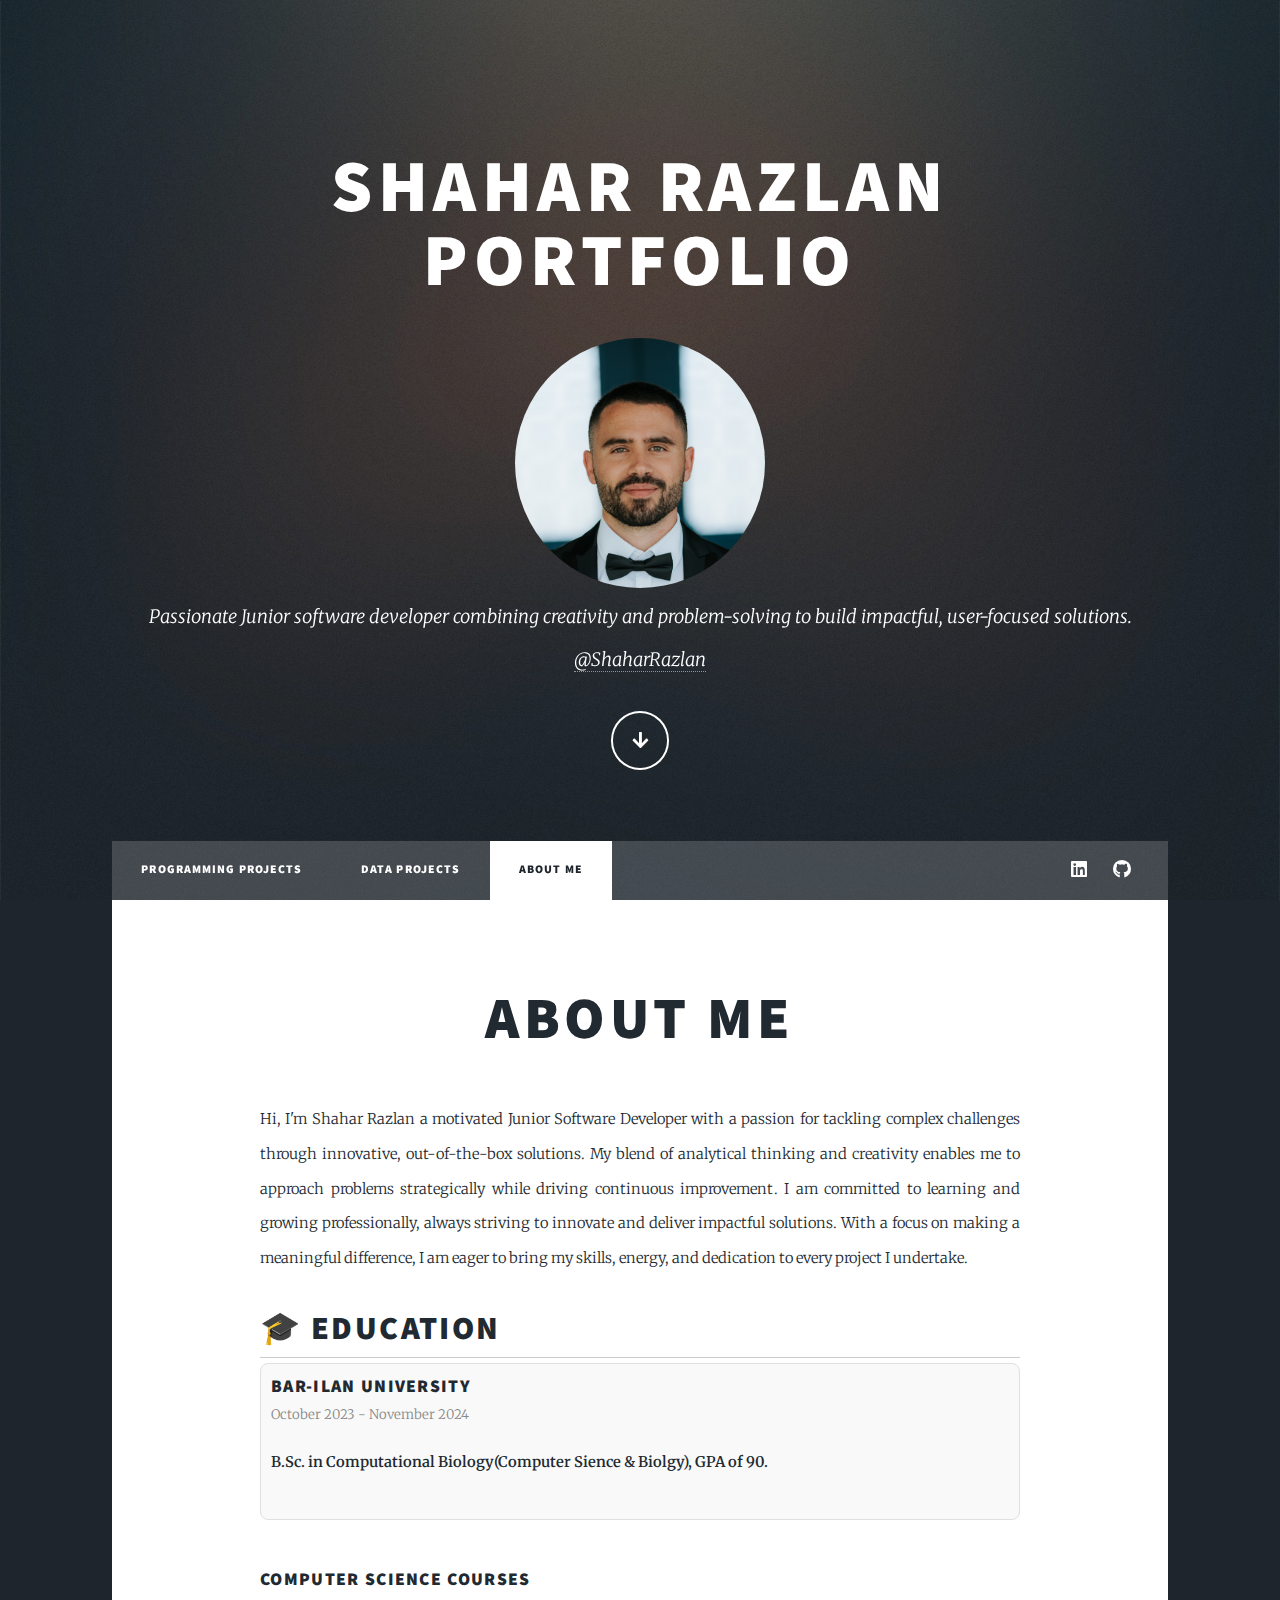
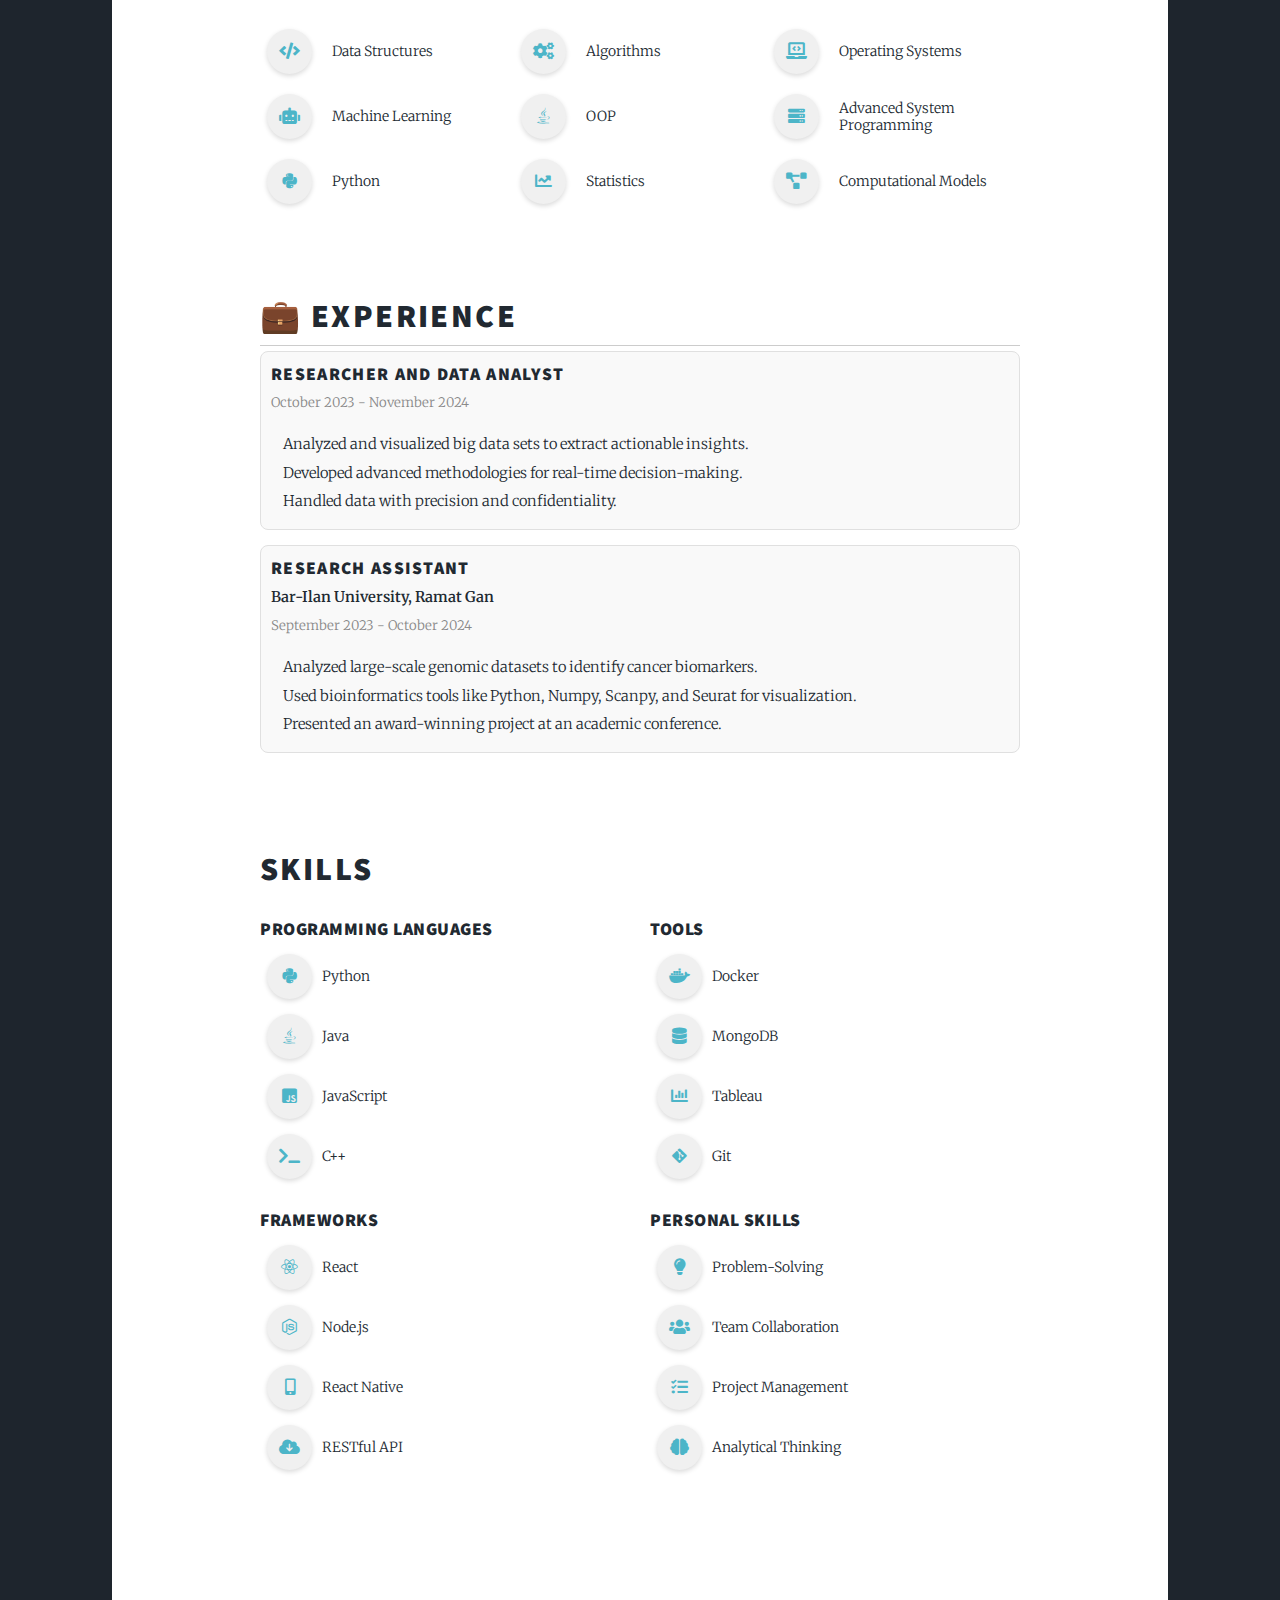
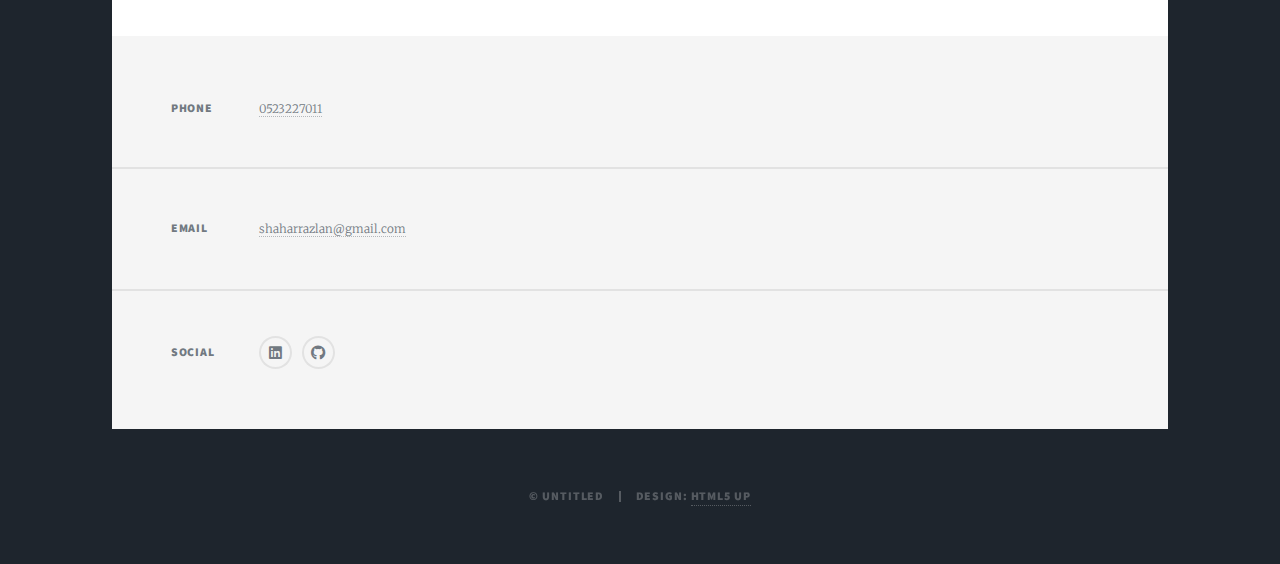
==== commit 5b702297: "Update about.html" ====
--- a/about.html
+++ b/about.html
@@ -120,13 +120,12 @@
                                         
                                         <!-- Experience Item -->
                                         <div class="experience-item">
-                                            <h3>Intelligence Researcher and Data Analyst</h3>
-                                            <p class="company"><strong>IDF Civilian Employee, Intelligence Forces</strong></p>
+                                            <h3>Researcher and Data Analyst</h3>
                                             <p class="duration">October 2023 - November 2024</p>
                                             <ul class="responsibilities">
-                                                <li>Analyzed and visualized big data sets to extract actionable intelligence insights.</li>
+                                                <li>Analyzed and visualized big data sets to extract actionable insights.</li>
                                                 <li>Developed advanced methodologies for real-time decision-making.</li>
-                                                <li>Handled sensitive intelligence data with precision and confidentiality.</li>
+                                                <li>Handled data with precision and confidentiality.</li>
                                             </ul>
                                         </div>
 
